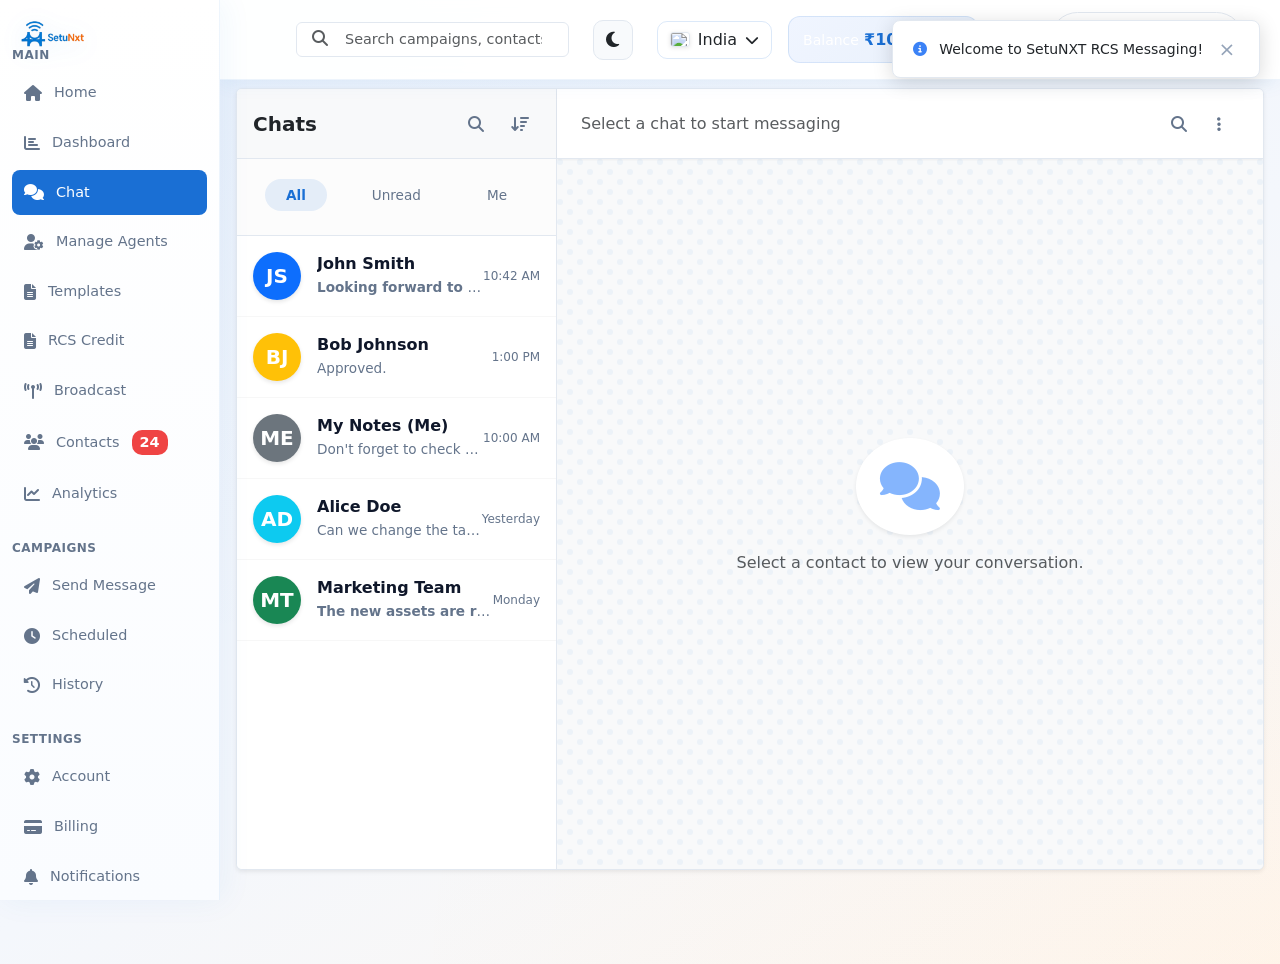
==== chat.html @ b4286303 "add" ====
<!DOCTYPE html>
<html lang="en" data-theme="light" data-bs-theme="light">

<head>
    <meta charset="UTF-8">
    <meta name="viewport" content="width=device-width, initial-scale=1.0">
    <title>SetuNXT - Chat</title>
    <meta name="description" content="Campaign Chat for SetuNXT">

    <!-- Bootstrap 5 CSS -->
    <link href="https://cdn.jsdelivr.net/npm/bootstrap@5.3.0/dist/css/bootstrap.min.css" rel="stylesheet">

    <!-- Font Awesome -->
    <link rel="stylesheet" href="https://cdnjs.cloudflare.com/ajax/libs/font-awesome/6.4.0/css/all.min.css">

    <!-- Custom CSS -->
    <link rel="stylesheet" href="assets/css/bootstrap-custom.css">
    <link rel="stylesheet" href="assets/css/custom.css">
    <link rel="stylesheet" href="assets/css/chat.css">
    <!-- Dark Mode CSS -->
    <link rel="stylesheet" href="assets/css/dark-mode.css">
    <!-- Animation system -->
    <link rel="stylesheet" href="assets/css/animations.css">
    <link rel="stylesheet" href="assets/css/app-animations.css">
    <link rel="stylesheet" href="assets/css/animations-v2.css">

    <!-- Favicon -->
    <link rel="icon" type="image/x-icon" href="assets/images/favicon.ico">

    <style>
        /* Initial theme loading to prevent flash */
        body:not(.dark-mode):not(.light-mode) {
            background-color: #f8f9fa;
            color: #212529;
        }

        /* Smooth transitions */
        body,
        body *:not(.fa-solid, .fa-regular, .fa-light, .fa-thin, .fa-duotone, .fa-brands) {
            transition: background-color 0.3s ease, border-color 0.3s ease, color 0.3s ease;
        }
    </style>
</head>

<body class="light-mode">
    <!-- Overlay for mobile menu -->
    <div class="overlay" id="overlay"></div>

    <!-- Header Component -->
    <div id="header-placeholder"></div>

    <!-- Sidebar Component -->
    <div id="sidebar-placeholder"></div>

    <!-- Main Content -->
    <main class="main-content" id="mainContent">
        <div class="container-fluid px-3 py-4 h-100 d-flex flex-column" style="min-height: calc(100vh - 70px);">

            <div class="chat-container-wrapper flex-grow-1 d-flex bg-white rounded shadow-sm border overflow-hidden">
                <div class="chat-sidebar">
                    <div class="chat-sidebar-header">
                        <h5 class="mb-0 me-auto fw-bold">Chats</h5>
                        <button class="btn btn-icon" id="chatContactSearchToggleBtn" title="Search Contacts">
                            <i class="fas fa-search"></i>
                        </button>
                        <button class="btn btn-icon ms-1" id="chatContactSortBtn" title="Sort by Date">
                            <i class="fas fa-sort-amount-down"></i>
                        </button>
                    </div>
                    <!-- Contact Search Bar -->
                    <div class="chat-sidebar-search d-none" id="chatContactSearchBar">
                        <input type="text" class="form-control form-control-sm" id="chatContactSearchInput"
                            placeholder="Search contacts...">
                    </div>
                    <!-- Chat Tabs -->
                    <div class="chat-sidebar-tabs">
                        <ul class="nav nav-pills nav-fill" id="chatSidebarTabs" role="tablist">
                            <li class="nav-item" role="presentation">
                                <button class="nav-link active" data-chat-tab="all" type="button">All</button>
                            </li>
                            <li class="nav-item" role="presentation">
                                <button class="nav-link" data-chat-tab="unread" type="button">Unread</button>
                            </li>
                            <li class="nav-item" role="presentation">
                                <button class="nav-link" data-chat-tab="me" type="button">Me</button>
                            </li>
                        </ul>
                    </div>
                    <!-- Contact List -->
                    <div class="chat-contact-list" id="chatContactList">
                        <!-- Dynamically populated by JS -->
                    </div>
                </div>
                <div class="chat-main">
                    <div class="chat-main-header">
                        <!-- Header info populated by JS -->
                        <div class="contact-avatar bg-primary text-white d-none" id="currentContactAvatar">JS</div>
                        <div class="header-info ms-3 d-none" id="currentContactInfo">
                            <h5 class="mb-0 fw-bold" id="currentContactName">John Smith</h5>
                            <small class="text-success" id="currentContactStatus">Online</small>
                        </div>
                        <div class="header-placeholder-text" id="chatHeaderPlaceholder">
                            <span class="text-muted">Select a chat to start messaging</span>
                        </div>
                        <div class="header-actions ms-auto d-flex" id="currentContactActions">
                            <button class="btn btn-icon" id="chatSearchBtn"><i class="fas fa-search"></i></button>
                            <button class="btn btn-icon"><i class="fas fa-ellipsis-v"></i></button>
                        </div>
                    </div>
                    <!-- Search bar (hidden by default) -->
                    <div class="chat-search-bar d-none" id="chatSearchBar">
                        <input type="text" class="form-control form-control-sm" id="chatSearchInput"
                            placeholder="Search messages...">
                        <button class="btn btn-icon btn-sm ms-2" id="chatSearchCloseBtn"><i
                                class="fas fa-times"></i></button>
                    </div>
                    <div class="chat-messages bg-light" id="chatMessages">
                        <div class="d-flex h-100 justify-content-center align-items-center flex-column text-muted"
                            id="emptyChatState">
                            <div class="bg-white p-4 rounded-circle shadow-sm mb-3">
                                <i class="fas fa-comments fa-3x text-primary" style="opacity: 0.5;"></i>
                            </div>
                            <p class="fw-medium">Select a contact to view your conversation.</p>
                        </div>
                    </div>
                    <div class="chat-input-area position-relative d-none bg-white" id="chatInputArea">
                        <!-- Emoji Picker (hidden by default) -->
                        <emoji-picker class="d-none" id="emojiPicker"
                            style="position: absolute; bottom: 100%; left: 10px; z-index: 100;"></emoji-picker>

                        <button class="btn btn-icon" id="chatSmileBtn"><i
                                class="far fa-smile text-secondary fs-5"></i></button>

                        <input type="file" id="chatFileInput" class="d-none">
                        <button class="btn btn-icon" id="chatAttachBtn"><i
                                class="fas fa-paperclip text-secondary fs-5"></i></button>

                        <input type="text" id="chatInput" class="form-control chat-input"
                            placeholder="Type your message here...">
                        <button id="chatSendBtn"
                            class="btn btn-primary rounded-circle ms-2 shadow-sm d-flex align-items-center justify-content-center"
                            style="width: 45px; height: 45px;">
                            <i class="fas fa-paper-plane"></i>
                        </button>
                    </div>
                </div>
            </div>
        </div>
    </main>

    <!-- Bootstrap JS Bundle with Popper -->
    <script src="https://cdn.jsdelivr.net/npm/bootstrap@5.3.0/dist/js/bootstrap.bundle.min.js"></script>

    <!-- Emoji Picker Element -->
    <script type="module" src="https://cdn.jsdelivr.net/npm/emoji-picker-element@^1/index.js"></script>

    <!-- Custom JavaScript -->
    <script src="assets/js/theme.js"></script>
    <script src="assets/js/app.js"></script>
    <script src="assets/js/initComponents.js"></script>
    <script src="assets/js/loadComponents.js"></script>
    <script src="assets/js/chat.js"></script>
    <!-- Animation engine -->
    <script src="assets/js/animations.js"></script>
    <script src="assets/js/animations-v2.js"></script>
</body>

</html>
---- assets/css/custom.css ----
/* Header Styles */
.app-header {
    position: fixed;
    top: 0;
    left: 220px;
    height: 5rem;
    right: 0;
    z-index: 1030;
    background: white;
    border-bottom: 1px solid var(--bs-border-color);
    box-shadow: 0 1px 3px rgba(0, 0, 0, 0.1);
    transition: left 0.3s ease;
}

@media (max-width: 992px) {
    .app-header {
        left: 0;
    }
}

/* Sidebar Styles */
.sidebar {
    position: fixed;
    top: 0;
    left: 0;
    width: 220px;
    height: 100vh;
    background: white;
    border-right: 1px solid var(--bs-border-color);
    z-index: 1040;
    transition: transform 0.3s ease;
    display: flex;
    flex-direction: column;
    box-shadow: 0 10px 15px -3px rgba(0, 0, 0, 0.1);
}

.sidebar.active {
    transform: translateX(0);
}

@media (max-width: 992px) {
    .sidebar {
        transform: translateX(-100%);
        width: 280px;
    }
}

/* Menu Toggle */
.menu-toggle {
    display: none;
}

@media (max-width: 992px) {
    .menu-toggle {
        display: inline-flex;
        align-items: center;
        justify-content: center;
        width: 40px;
        height: 40px;
    }
}

/* Logo */
.logo-img {
    height: 8rem;
    width: auto;
}

/* Country Selector */
.country-selector {
    cursor: pointer;
    padding: 0.375rem 0.75rem;
    border: 1px solid var(--bs-border-color);
    border-radius: 0.375rem;
    display: inline-flex;
    align-items: center;
    gap: 0.5rem;
}

.country-flag {
    width: 20px;
    height: 15px;
    border-radius: 2px;
    border: 1px solid var(--bs-border-color);
}

/* Balance Card */
.balance-card {
    background: var(--bs-success);
    color: white;
    border-radius: 0.375rem;
    padding: 0.375rem 0.75rem;
    display: inline-flex;
    align-items: center;
    gap: 0.5rem;
}

/* Notifications */
.notifications-btn {
    position: relative;
    width: 40px;
    height: 40px;
    border: 1px solid var(--bs-border-color);
    border-radius: 0.375rem;
    display: inline-flex;
    align-items: center;
    justify-content: center;
}

.notifications-badge {
    position: absolute;
    top: -4px;
    right: -4px;
    background: var(--bs-danger);
    color: white;
    font-size: 0.75rem;
    font-weight: 600;
    width: 18px;
    height: 18px;
    border-radius: 50%;
    display: flex;
    align-items: center;
    justify-content: center;
    border: 2px solid white;
}

/* User Profile */
.user-profile {
    cursor: pointer;
    padding: 0.25rem 0.5rem 0.25rem 1rem;
    border: 1px solid var(--bs-border-color);
    border-radius: 50px;
    display: inline-flex;
    align-items: center;
    gap: 0.5rem;
}

.user-avatar {
    width: 36px;
    height: 36px;
    background: var(--bs-primary);
    color: white;
    border-radius: 50%;
    display: flex;
    align-items: center;
    justify-content: center;
    font-weight: 600;
}

/* Dropdowns */
.notifications-dropdown,
.user-dropdown {
    position: absolute;
    top: 100%;
    right: 0;
    width: 320px;
    background: white;
    border: 1px solid var(--bs-border-color);
    border-radius: 0.5rem;
    box-shadow: 0 10px 15px -3px rgba(0, 0, 0, 0.1);
    display: none;
    z-index: 1050;
}

.notifications-dropdown.show,
.user-dropdown.show {
    display: block;
    animation: slideDown 0.2s ease;
}

@keyframes slideDown {
    from {
        opacity: 0;
        transform: translateY(-10px);
    }

    to {
        opacity: 1;
        transform: translateY(0);
    }
}

/* Notification Items */
.notification-item {
    display: flex;
    align-items: flex-start;
    gap: 0.75rem;
    padding: 0.75rem;
    cursor: pointer;
    border-radius: 0.375rem;
    transition: background-color 0.2s ease;
}

.notification-item:hover {
    background-color: var(--bs-light);
}

.notification-item.unread {
    background-color: rgba(79, 70, 229, 0.05);
}

.notification-icon {
    width: 32px;
    height: 32px;
    border-radius: 50%;
    display: flex;
    align-items: center;
    justify-content: center;
}

.notification-icon.success {
    background: rgba(16, 185, 129, 0.1);
    color: var(--bs-success);
}

.notification-icon.warning {
    background: rgba(245, 158, 11, 0.1);
    color: var(--bs-warning);
}

.notification-icon.info {
    background: rgba(59, 130, 246, 0.1);
    color: var(--bs-info);
}

/* Sidebar Styles */
.sidebar-content {
    display: flex;
    flex-direction: column;
    height: 100%;
    padding: 1.5rem 0.75rem;
    overflow-y: auto;
}

.sidebar-header {
    display: flex;
    align-items: flex-start;
    justify-content: space-between;
    margin-bottom: 1.5rem;
    padding-bottom: 1rem;
    border-bottom: 1px solid var(--bs-border-color);
}

.user-avatar-sidebar {
    width: 48px;
    height: 48px;
    background: var(--bs-primary);
    color: white;
    border-radius: 0.5rem;
    display: flex;
    align-items: center;
    justify-content: center;
    font-weight: 600;
}

.sidebar-close {
    background: var(--bs-light);
    border: 1px solid var(--bs-border-color);
    color: var(--bs-secondary);
    width: 36px;
    height: 36px;
    border-radius: 0.375rem;
    display: none;
    align-items: center;
    justify-content: center;
}

.sidebar-close:hover {
    background: var(--bs-primary);
    border-color: var(--bs-primary);
    color: white;
}

/* Sidebar Navigation */
.sidebar-nav {
    flex: 1;
    margin-bottom: 1.5rem;
}

.nav-section {
    margin-bottom: 1.5rem;
}

.section-title {
    font-size: 0.75rem;
    font-weight: 600;
    text-transform: uppercase;
    color: var(--bs-secondary);
    margin-bottom: 0.5rem;
    letter-spacing: 0.5px;
}

.nav-item {
    display: flex;
    align-items: center;
    gap: 0.75rem;
    padding: 0.75rem;
    color: var(--bs-secondary);
    text-decoration: none;
    border-radius: 0.5rem;
    transition: all 0.2s ease;
    margin-bottom: 0.25rem;
}

.nav-item i {
    font-size: 1rem;
}

.nav-item span {
    font-size: 0.9rem;
}

.nav-item:hover {
    background-color: white;
    color: var(--bs-primary);
}

.nav-item.active {
    background-color: var(--bs-primary) !important;
    color: white;
}

.nav-badge {
    background: var(--bs-danger);
    color: white;
    font-size: 0.75rem;
    font-weight: 600;
    padding: 0.125rem 0.5rem;
    border-radius: 10px;
}

/* Sidebar Footer */
.sidebar-footer {
    margin-top: auto;
    padding-top: 1.5rem;
    border-top: 1px solid var(--bs-border-color);
}

.balance-card-sidebar {
    display: flex;
    align-items: center;
    justify-content: space-between;
    background: var(--bs-light);
    border-radius: 0.5rem;
    padding: 0.75rem;
    margin-bottom: 1rem;
}

.btn-add-funds {
    width: 30px;
    height: 30px;
    background: var(--bs-success);
    border: none;
    border-radius: 50%;
    color: white;
    display: flex;
    align-items: center;
    justify-content: center;
}

.btn-logout-sidebar {
    width: 100%;
    display: flex;
    align-items: center;
    justify-content: center;
    gap: 0.5rem;
    padding: 0.75rem;
    background: var(--bs-light);
    border: 1px solid var(--bs-border-color);
    border-radius: 0.5rem;
    color: var(--bs-dark);
    font-weight: 500;
}

.btn-logout-sidebar:hover {
    background: var(--bs-danger);
    border-color: var(--bs-danger);
    color: white;
}

/* Enhanced Table Styling */
#contactsTable {
    font-size: 0.875rem;
}

#contactsTable th:first-child,
#contactsTable td:first-child {
    padding-left: 1.5rem;
}

#contactsTable th:last-child,
#contactsTable td:last-child {
    padding-right: 1.5rem;
}

/* Checkbox column styling */
.table .form-check-input {
    cursor: pointer;
    transition: all 0.2s ease;
}

.table .form-check-input:focus {
    box-shadow: 0 0 0 0.25rem rgba(79, 70, 229, 0.25);
}

/* Hover effect on rows */
#contactsTable tbody tr {
    transition: all 0.2s ease;
}

#contactsTable tbody tr:hover {
    transform: translateY(-1px);
    box-shadow: 0 2px 4px rgba(0, 0, 0, 0.05);
}

/* Selected row animation */
.table-selected {
    animation: highlightRow 0.3s ease;
}

@keyframes highlightRow {
    from {
        background-color: rgba(79, 70, 229, 0.05);
    }

    to {
        background-color: rgba(79, 70, 229, 0.1);
    }
}

/* Table header sticky on scroll */
/* .table-responsive {
    max-height: 400px;
    overflow-y: auto;
} */

.table-responsive thead th {
    position: sticky;
    top: 0;
    background: white;
    z-index: 10;
    box-shadow: 0 2px 2px -1px rgba(0, 0, 0, 0.1);
}

/* Empty state for table */
.table-empty-state {
    padding: 3rem;
    text-align: center;
    color: #94a3b8;
}

.table-empty-state i {
    font-size: 3rem;
    margin-bottom: 1rem;
    opacity: 0.5;
}

/* Loading state */
.table-loading {
    position: relative;
    min-height: 200px;
}

.table-loading:after {
    content: '';
    position: absolute;
    top: 50%;
    left: 50%;
    transform: translate(-50%, -50%);
    width: 40px;
    height: 40px;
    border: 3px solid #f1f5f9;
    border-top-color: #4f46e5;
    border-radius: 50%;
    animation: spin 1s linear infinite;
}

@keyframes spin {
    to {
        transform: translate(-50%, -50%) rotate(360deg);
    }
}

/* Responsive Adjustments */
@media (max-width: 768px) {
    .header-center {
        display: none;
    }

    .country-selector {
        display: none;
    }

    .user-info {
        display: none;
    }

    .balance-card .balance-info {
        display: none;
    }

    .phone-frame {
        max-width: 260px;
    }

    .phone-screen {
        min-height: 440px;
    }
}

@media (max-width: 576px) {
    .phone-frame {
        max-width: 240px;
    }

    .phone-screen {
        min-height: 400px;
    }

    .sidebar {
        width: 260px;
    }
}

/* Animation for slide up */
@keyframes slideUp {
    from {
        opacity: 0;
        transform: translateY(20px);
    }

    to {
        opacity: 1;
        transform: translateY(0);
    }
}

/* Animation for slide in */
@keyframes slideIn {
    from {
        opacity: 0;
        transform: translateY(20px);
    }

    to {
        opacity: 1;
        transform: translateY(0);
    }
}

/* Theme Toggle Button Styles */
.theme-toggle-container {
    margin-right: 0.5rem;
}

.theme-toggle {
    width: 40px;
    height: 40px;
    border-radius: 0.375rem;
    display: inline-flex;
    align-items: center;
    justify-content: center;
    padding: 0;
    border: 1px solid var(--bs-border-color);
    background-color: var(--bs-light);
    color: var(--bs-body-color);
    transition: all 0.3s ease;
}

.theme-toggle:hover {
    background-color: rgba(var(--bs-primary-rgb, 79, 70, 229), 0.1);
    border-color: var(--bs-primary);
    color: var(--bs-primary);
    transform: translateY(-1px);
}

.theme-toggle i {
    font-size: 1.1rem;
    transition: transform 0.3s ease;
}

.theme-toggle:hover i {
    transform: rotate(15deg);
}

/* Ensure theme toggle is visible on mobile */
@media (max-width: 768px) {
    .theme-toggle-container {
        margin-right: 0.25rem;
    }

    .theme-toggle {
        width: 36px;
        height: 36px;
    }

    .sidebar-close {
        display: block;
    }
}

/* ================================================================
   SETUNXT APP CUSTOM — PREMIUM ENHANCEMENT
   Blue #1a6fd4 | Orange #f07c1a
   ================================================================ */

/* ── App Header — Glassmorphic ───────────────────────────────── */
.app-header {
  background: rgba(255,255,255,0.96) !important;
  backdrop-filter: blur(16px) saturate(1.6) !important;
  -webkit-backdrop-filter: blur(16px) saturate(1.6) !important;
  border-bottom: 1px solid rgba(26,111,212,0.08) !important;
  box-shadow: 0 2px 20px rgba(26,111,212,0.07) !important;
  transition: all 0.28s ease !important;
}

/* ── Sidebar — Enhanced ──────────────────────────────────────── */
.sidebar {
  background: linear-gradient(180deg, #ffffff 0%, #fafcff 100%) !important;
  border-right: 1px solid rgba(26,111,212,0.07) !important;
  box-shadow: 4px 0 30px rgba(26,111,212,0.06) !important;
}

/* Sidebar logo area */
.sidebar .logo-img {
  transition: transform 0.3s cubic-bezier(0.34, 1.56, 0.64, 1) !important;
  filter: drop-shadow(0 4px 12px rgba(26,111,212,0.15));
}
.sidebar .logo-img:hover {
  transform: scale(1.05) !important;
}

/* Sidebar nav links */
.sidebar .nav-link,
.sidebar .sidebar-nav-item a {
  transition: all 0.22s ease !important;
  border-radius: 10px !important;
  margin: 2px 8px !important;
  padding: 10px 14px !important;
  position: relative;
  overflow: hidden;
}
.sidebar .nav-link.active,
.sidebar .sidebar-nav-item a.active {
  background: linear-gradient(135deg, rgba(26,111,212,0.1), rgba(26,111,212,0.05)) !important;
  color: #1a6fd4 !important;
  font-weight: 600 !important;
  border-left: 3px solid #1a6fd4 !important;
  box-shadow: inset 4px 0 0 rgba(26,111,212,0.15);
}
.sidebar .nav-link:hover:not(.active),
.sidebar .sidebar-nav-item a:hover:not(.active) {
  background: rgba(26,111,212,0.05) !important;
  color: #1a6fd4 !important;
  transform: translateX(3px);
}
/* Shine effect on active sidebar item */
.sidebar .nav-link.active::before {
  content: '';
  position: absolute;
  top: 0; bottom: 0;
  right: 0;
  width: 3px;
  background: linear-gradient(180deg, #1a6fd4, #f07c1a);
  border-radius: 3px 0 0 3px;
}

/* ── Menu Toggle — Enhanced ──────────────────────────────────── */
.menu-toggle {
  background: linear-gradient(135deg, #1a6fd4, #2d88f0) !important;
  border: none !important;
  box-shadow: 0 4px 14px rgba(26,111,212,0.3) !important;
  border-radius: 10px !important;
  transition: all 0.25s cubic-bezier(0.34, 1.56, 0.64, 1) !important;
}
.menu-toggle:hover {
  transform: translateY(-2px) scale(1.04) !important;
  box-shadow: 0 8px 20px rgba(26,111,212,0.4) !important;
}
.menu-toggle:active {
  transform: scale(0.96) !important;
}

/* ── Logo in Sidebar ─────────────────────────────────────────── */
.logo-img {
  height: 5rem !important;
  width: auto;
  filter: drop-shadow(0 4px 12px rgba(26,111,212,0.12));
}

/* ── Notifications Badge — Pulse ─────────────────────────────── */
.notifications-badge {
  background: linear-gradient(135deg, #f07c1a, #e65100) !important;
  box-shadow: 0 2px 8px rgba(240,124,26,0.5) !important;
  animation: sn-notif-pulse 2.5s ease-in-out infinite;
}
@keyframes sn-notif-pulse {
  0%, 100% { box-shadow: 0 2px 8px rgba(240,124,26,0.5); }
  50%       { box-shadow: 0 2px 14px rgba(240,124,26,0.9); }
}

/* ── Balance Card ────────────────────────────────────────────── */
.balance-card {
  background: linear-gradient(135deg, #f0f5ff, #e8f0fb) !important;
  border: 1px solid rgba(26,111,212,0.12) !important;
  border-radius: 12px !important;
  padding: 8px 14px !important;
  transition: all 0.25s ease !important;
}
.balance-card:hover {
  background: linear-gradient(135deg, #e8f0fb, #dbeafe) !important;
  box-shadow: 0 4px 14px rgba(26,111,212,0.14) !important;
}
.balance-amount {
  color: #1a6fd4 !important;
}
.btn-add-balance {
  background: linear-gradient(135deg, #f07c1a, #e65100) !important;
  border: none !important;
  border-radius: 8px !important;
  box-shadow: 0 3px 10px rgba(240,124,26,0.3) !important;
  transition: all 0.25s cubic-bezier(0.34, 1.56, 0.64, 1) !important;
}
.btn-add-balance:hover {
  transform: scale(1.1) rotate(-5deg) !important;
  box-shadow: 0 5px 16px rgba(240,124,26,0.45) !important;
}

/* ── Country Selector ────────────────────────────────────────── */
.country-selector {
  border-radius: 10px !important;
  border-color: rgba(26,111,212,0.15) !important;
  transition: all 0.22s ease !important;
}
.country-selector:hover {
  border-color: rgba(26,111,212,0.35) !important;
  background: rgba(26,111,212,0.04) !important;
}
.country-flag {
  border-radius: 3px !important;
  box-shadow: 0 1px 4px rgba(0,0,0,0.1) !important;
}

/* ── Theme Toggle ────────────────────────────────────────────── */
.theme-toggle {
  border-radius: 10px !important;
  transition: all 0.3s cubic-bezier(0.34, 1.56, 0.64, 1) !important;
}
.theme-toggle:hover {
  background: rgba(26,111,212,0.08) !important;
  border-color: rgba(26,111,212,0.25) !important;
  transform: rotate(15deg) scale(1.08) !important;
}

/* ── Dark Mode custom ────────────────────────────────────────── */
[data-theme="dark"] .app-header {
  background: rgba(15,23,42,0.96) !important;
  border-bottom-color: rgba(255,255,255,0.06) !important;
}
[data-theme="dark"] .sidebar {
  background: linear-gradient(180deg, #0f172a 0%, #0b1120 100%) !important;
  border-right-color: rgba(255,255,255,0.05) !important;
}
[data-theme="dark"] .balance-card {
  background: linear-gradient(135deg, rgba(26,111,212,0.1), rgba(26,111,212,0.06)) !important;
  border-color: rgba(26,111,212,0.18) !important;
}
[data-theme="dark"] .balance-amount {
  color: #7cb9ff !important;
}
---- assets/css/chat.css ----
/* ============================================
   CHAT SPECIFIC STYLES
   ============================================ */

.chat-container-wrapper {
    height: 100%;
    border-radius: 0.75rem;
    overflow: hidden;
    background-color: #fff;
    box-shadow: 0 4px 6px -1px rgba(0, 0, 0, 0.1), 0 2px 4px -1px rgba(0, 0, 0, 0.06);
}

.chat-sidebar {
    width: 320px;
    background-color: #ffffff;
    border-right: 1px solid var(--bs-border-color, #e2e8f0);
    display: flex;
    flex-direction: column;
    flex-shrink: 0;
}

.chat-sidebar-header {
    background-color: #f8f9fa;
    padding: 1rem;
    height: 70px;
    display: flex;
    align-items: center;
    border-bottom: 1px solid var(--bs-border-color, #e2e8f0);
}

.chat-sidebar-tabs {
    padding: 0.5rem 1rem;
    border-bottom: 1px solid var(--bs-border-color, #e2e8f0);
    background-color: #fcfcfc;
}

.chat-sidebar-tabs .nav-pills .nav-link {
    font-size: 0.85rem;
    padding: 0.35rem 0.5rem;
    border-radius: 20px;
    color: var(--bs-secondary);
}

.chat-sidebar-tabs .nav-pills .nav-link.active {
    background-color: rgba(26, 111, 212, 0.1);
    color: var(--bs-primary);
    font-weight: 600;
}

.chat-sidebar-search {
    padding: 0.5rem 1rem;
    background-color: #fcfcfc;
    border-bottom: 1px solid var(--bs-border-color, #e2e8f0);
}

.chat-contact-list {
    flex: 1;
    overflow-y: auto;
}

.chat-contact {
    display: flex;
    align-items: center;
    padding: 1rem;
    cursor: pointer;
    border-bottom: 1px solid rgba(0,0,0,0.03);
    transition: background-color 0.2s ease;
}

.chat-contact:hover {
    background-color: rgba(26, 111, 212, 0.03);
}

.chat-contact.active {
    background-color: rgba(26, 111, 212, 0.08);
    border-left: 4px solid var(--bs-primary);
}

.chat-contact.active .contact-info h6 {
    color: var(--bs-primary);
}

.contact-avatar {
    width: 48px;
    height: 48px;
    border-radius: 50%;
    display: flex;
    align-items: center;
    justify-content: center;
    font-size: 1.25rem;
    font-weight: 600;
    box-shadow: 0 2px 4px rgba(0,0,0,0.1);
    flex-shrink: 0;
}

.contact-info {
    flex: 1;
    margin-left: 1rem;
    overflow: hidden;
}

.contact-info h6 {
    margin: 0;
    font-size: 1rem;
    font-weight: 600;
    color: var(--bs-dark);
}

.contact-info p {
    margin: 4px 0 0;
    font-size: 0.85rem;
    color: var(--bs-secondary);
    white-space: nowrap;
    overflow: hidden;
    text-overflow: ellipsis;
}

.contact-time {
    font-size: 0.75rem;
    color: var(--bs-secondary);
    white-space: nowrap;
}

.chat-main {
    flex: 1;
    display: flex;
    flex-direction: column;
    background-color: #f8f9fa;
    position: relative;
    min-width: 0;
}

.chat-main-header {
    background-color: #ffffff;
    padding: 1rem 1.5rem;
    height: 70px;
    display: flex;
    align-items: center;
    border-bottom: 1px solid var(--bs-border-color, #e2e8f0);
    z-index: 2;
    box-shadow: 0 1px 2px rgba(0,0,0,0.05);
}

.chat-messages {
    flex: 1;
    padding: 1.5rem 5%;
    overflow-y: auto;
    display: flex;
    flex-direction: column;
    z-index: 1;
    background-image: url('data:image/svg+xml,%3Csvg width="20" height="20" viewBox="0 0 20 20" xmlns="http://www.w3.org/2000/svg"%3E%3Cg fill="%231a6fd4" fill-opacity="0.05" fill-rule="evenodd"%3E%3Ccircle cx="3" cy="3" r="3"/%3E%3Ccircle cx="13" cy="13" r="3"/%3E%3C/g%3E%3C/svg%3E');
}

.message {
    max-width: 70%;
    padding: 0.75rem 1rem;
    border-radius: 1rem;
    margin-bottom: 1rem;
    position: relative;
    font-size: 0.95rem;
    line-height: 1.4;
    box-shadow: 0 1px 2px rgba(0,0,0,0.05);
    clear: both;
}

.message.received {
    align-self: flex-start;
    background-color: #ffffff;
    color: var(--bs-dark);
    border-top-left-radius: 0.25rem;
    border: 1px solid rgba(0,0,0,0.05);
}

.message.sent {
    align-self: flex-end;
    background-color: var(--bs-primary);
    color: #ffffff;
    border-top-right-radius: 0.25rem;
}

.message-time {
    font-size: 0.7rem;
    margin-top: 0.25rem;
    text-align: right;
    opacity: 0.7;
}

.message.received .message-time {
    color: var(--bs-secondary);
}

.message.sent .message-time {
    color: rgba(255, 255, 255, 0.8);
}

.chat-input-area {
    padding: 1rem 1.5rem;
    background-color: #ffffff;
    border-top: 1px solid var(--bs-border-color, #e2e8f0);
    display: flex;
    align-items: center;
    z-index: 2;
}

.chat-input {
    border-radius: 1.5rem;
    padding: 0.75rem 1.25rem;
    background-color: #f1f5f9;
    border: 1px solid transparent;
    transition: all 0.2s ease;
}

.chat-input:focus {
    background-color: #ffffff;
    border-color: var(--bs-primary);
    box-shadow: 0 0 0 0.25rem rgba(26, 111, 212, 0.25);
}

.btn-icon {
    width: 40px;
    height: 40px;
    border-radius: 50%;
    display: flex;
    align-items: center;
    justify-content: center;
    color: var(--bs-secondary);
    background: transparent;
    border: none;
    transition: all 0.2s ease;
}

.btn-icon:hover {
    background-color: rgba(0,0,0,0.05);
    color: var(--bs-primary);
}

/* Dark Mode Styles */
body.dark-mode .chat-container-wrapper {
    background-color: #1e293b;
    border-color: #334155;
    box-shadow: none;
}

body.dark-mode .chat-sidebar {
    background-color: #1e293b;
    border-color: #334155;
}

body.dark-mode .chat-sidebar-header,
body.dark-mode .chat-main-header {
    background-color: #0f172a;
    border-color: #334155;
}

body.dark-mode .chat-sidebar-tabs,
body.dark-mode .chat-sidebar-search {
    background-color: #1e293b;
    border-color: #334155;
}

body.dark-mode .chat-contact {
    border-color: #334155;
}

body.dark-mode .chat-contact:hover {
    background-color: rgba(255,255,255,0.05);
}

body.dark-mode .chat-contact.active {
    background-color: rgba(26, 111, 212, 0.2);
}

body.dark-mode .chat-contact.active .contact-info h6,
body.dark-mode .contact-info h6 {
    color: #e2e8f0;
}

body.dark-mode .chat-main {
    background-color: #0f172a;
}

body.dark-mode .message.received {
    background-color: #1e293b;
    color: #e2e8f0;
    border-color: #334155;
}

body.dark-mode .chat-input-area {
    background-color: #1e293b;
    border-color: #334155;
}

body.dark-mode .chat-input {
    background-color: #0f172a;
    color: #e2e8f0;
    border-color: #334155;
}

body.dark-mode .chat-input:focus {
    background-color: #1e293b;
}

/* Responsive */
@media (max-width: 768px) {
    .chat-container-wrapper {
        flex-direction: column;
    }
    
    .chat-sidebar {
        width: 100%;
        height: 100%;
        border-right: none;
    }
    
    .chat-main {
        position: absolute;
        top: 0;
        left: 0;
        width: 100%;
        height: 100%;
        transform: translateX(100%);
        transition: transform 0.3s ease;
        z-index: 10;
        background-color: #f8f9fa;
    }
    
    body.dark-mode .chat-main {
        background-color: #0f172a;
    }
    
    .chat-main.active {
        transform: translateX(0);
    }
    
    .btn-back {
        display: block !important;
    }
}

.btn-back {
    display: none;
}
---- assets/css/dark-mode.css ----
/* ============================================
   ENHANCED DARK MODE STYLES WITH ANIMATIONS
   ============================================ */

/* Force dark mode initialization */
body:not(.dark-mode):not(.light-mode) {
    /* Apply light mode as default if no theme is set */
    color-scheme: light;
    background-color: #f8f9fa;
    color: #212529;
}

/* Theme transition classes */
.theme-transition *:not(.fa-solid, .fa-regular, .fa-light, .fa-thin, .fa-duotone, .fa-brands) {
    transition: background-color 0.3s cubic-bezier(0.4, 0, 0.2, 1),
                border-color 0.3s cubic-bezier(0.4, 0, 0.2, 1),
                color 0.3s cubic-bezier(0.4, 0, 0.2, 1),
                fill 0.3s cubic-bezier(0.4, 0, 0.2, 1),
                stroke 0.3s cubic-bezier(0.4, 0, 0.2, 1),
                opacity 0.3s cubic-bezier(0.4, 0, 0.2, 1),
                transform 0.3s cubic-bezier(0.4, 0, 0.2, 1),
                box-shadow 0.3s cubic-bezier(0.4, 0, 0.2, 1) !important;
}

/* Ensure Bootstrap components respect dark mode */
[data-bs-theme="dark"] {
    color-scheme: dark;
}

/* Dark Mode Variables */
[data-theme="dark"] {
    /* Color Palette for Dark Mode */
    --bs-body-bg: #0f172a;
    --bs-body-color: #e2e8f0;
    --bs-border-color: #334155;
    --bs-light: #1e293b;
    --bs-dark: #f8fafc;
    --bs-secondary: #94a3b8;
    --bs-primary: #1a6fd4;
    --bs-primary-rgb: 26, 111, 212;
    --bs-success: #10b981;
    --bs-warning: #f59e0b;
    --bs-danger: #ef4444;
    --bs-info: #3b82f6;
    --bs-emphasis-color: #f8fafc;
    --bs-secondary-color: #94a3b8;
    --bs-tertiary-bg: #1e293b;
    
    /* Animation variables */
    --animation-duration: 0.3s;
    --animation-timing: cubic-bezier(0.4, 0, 0.2, 1);
    
    /* Custom Variables */
    --header-bg: #1e293b;
    --sidebar-bg: #1e293b;
    --card-bg: #1e293b;
    --input-bg: #2d3748;
    --table-bg: #1e293b;
    --dropdown-bg: #1e293b;
    --modal-bg: #1e293b;
    --preview-bg: #2d3748;
    --shadow-color: rgba(0, 0, 0, 0.3);
}

/* Base Dark Mode Styles */
body.dark-mode {
    background-color: var(--bs-body-bg) !important;
    color: var(--bs-body-color) !important;
}

/* Theme Toggle Button with Animation */
.theme-toggle {
    position: relative;
    overflow: hidden;
}

.theme-toggle::after {
    content: '';
    position: absolute;
    top: 50%;
    left: 50%;
    width: 5px;
    height: 5px;
    background: rgba(26, 111, 212, 0.5);
    opacity: 0;
    border-radius: 100%;
    transform: scale(1, 1) translate(-50%, -50%);
    transform-origin: 50% 50%;
}

.theme-toggle:focus:not(:active)::after {
    animation: ripple 1s ease-out;
}

@keyframes ripple {
    0% {
        transform: scale(0, 0);
        opacity: 0.5;
    }
    100% {
        transform: scale(20, 20);
        opacity: 0;
    }
}

.theme-toggle i {
    transition: transform 0.5s cubic-bezier(0.68, -0.55, 0.27, 1.55);
}

.theme-toggle:hover i {
    transform: rotate(30deg);
}

body.dark-mode .theme-toggle i {
    animation: sunPulse 2s infinite;
}

@keyframes sunPulse {
    0%, 100% {
        opacity: 1;
        transform: scale(1) rotate(0deg);
    }
    50% {
        opacity: 0.8;
        transform: scale(1.1) rotate(180deg);
    }
}

body.light-mode .theme-toggle i {
    animation: moonFloat 3s ease-in-out infinite;
}

@keyframes moonFloat {
    0%, 100% {
        transform: translateY(0) rotate(0deg);
    }
    50% {
        transform: translateY(-3px) rotate(15deg);
    }
}

/* Header Dark Mode with Animations */
body.dark-mode .app-header {
    background-color: var(--header-bg) !important;
    border-bottom-color: var(--bs-border-color) !important;
    box-shadow: 0 1px 3px var(--shadow-color) !important;
    animation: slideInDown 0.5s ease;
}

body.dark-mode .logo-img {
    /* filter: brightness(0) invert(1); */
    transition: filter 0.3s ease;
}

body.dark-mode .country-selector {
    border-color: var(--bs-border-color) !important;
    background-color: var(--bs-light) !important;
    color: var(--bs-body-color) !important;
    transition: all 0.3s ease;
}

body.dark-mode .country-selector:hover {
    border-color: var(--bs-primary) !important;
    background-color: rgba(var(--bs-primary-rgb), 0.1) !important;
    transform: translateY(-1px);
}

body.dark-mode .balance-card {
    background-color: var(--bs-success) !important;
    animation: scaleIn 0.5s ease;
}

body.dark-mode .balance-card:hover {
    background-color: #0da271 !important;
    transform: translateY(-2px);
    box-shadow: 0 4px 12px rgba(16, 185, 129, 0.3);
}

body.dark-mode .btn-add-balance {
    background-color: rgba(255, 255, 255, 0.2) !important;
    transition: all 0.3s ease;
}

body.dark-mode .btn-add-balance:hover {
    background-color: rgba(255, 255, 255, 0.3) !important;
    transform: scale(1.1);
}

body.dark-mode .notifications-btn,
body.dark-mode .theme-toggle {
    border-color: var(--bs-border-color) !important;
    background-color: var(--bs-light) !important;
    color: var(--bs-body-color) !important;
    transition: all 0.3s ease;
}

body.dark-mode .notifications-btn:hover,
body.dark-mode .theme-toggle:hover {
    border-color: var(--bs-primary) !important;
    background-color: rgba(var(--bs-primary-rgb), 0.1) !important;
    color: var(--bs-primary) !important;
    transform: translateY(-2px);
    box-shadow: 0 4px 12px rgba(var(--bs-primary-rgb), 0.2);
}

body.dark-mode .user-profile {
    border-color: var(--bs-border-color) !important;
    background-color: var(--bs-light) !important;
    color: var(--bs-body-color) !important;
    transition: all 0.3s ease;
}

body.dark-mode .user-profile:hover {
    border-color: var(--bs-primary) !important;
    background-color: rgba(var(--bs-primary-rgb), 0.1) !important;
    transform: translateY(-1px);
}

body.dark-mode .user-info .user-role {
    color: #94a3b8 !important;
}

body.dark-mode .header-center input {
    background-color: var(--input-bg) !important;
    border-color: var(--bs-border-color) !important;
    color: var(--bs-body-color) !important;
    transition: all 0.3s ease;
}

body.dark-mode .header-center input::placeholder {
    color: #64748b !important;
}

body.dark-mode .header-center input:focus {
    border-color: var(--bs-primary) !important;
    box-shadow: 0 0 0 0.25rem rgba(var(--bs-primary-rgb), 0.25) !important;
    transform: translateY(-1px);
}

/* Dropdowns Dark Mode with Animations */
body.dark-mode .notifications-dropdown,
body.dark-mode .user-dropdown {
    background-color: var(--dropdown-bg) !important;
    border-color: var(--bs-border-color) !important;
    box-shadow: 0 10px 25px var(--shadow-color) !important;
    animation: slideInUp 0.3s ease;
}

body.dark-mode .notification-item {
    color: var(--bs-body-color) !important;
    transition: all 0.2s ease;
}

body.dark-mode .notification-item:hover {
    background-color: rgba(255, 255, 255, 0.05) !important;
    transform: translateX(5px);
}

body.dark-mode .notification-item.unread {
    background-color: rgba(var(--bs-primary-rgb), 0.1) !important;
    animation: pulse 2s infinite;
}

body.dark-mode .dropdown-item {
    color: var(--bs-body-color) !important;
    transition: all 0.2s ease;
}

body.dark-mode .dropdown-item:hover {
    background-color: rgba(255, 255, 255, 0.05) !important;
    color: var(--bs-body-color) !important;
    transform: translateX(5px);
}

/* Sidebar Dark Mode with Animations */
body.dark-mode .sidebar {
    background-color: var(--sidebar-bg) !important;
    border-right-color: var(--bs-border-color) !important;
    box-shadow: 0 10px 25px var(--shadow-color) !important;
    animation: slideInLeft 0.5s ease;
}

body.dark-mode .sidebar-header {
    border-bottom-color: var(--bs-border-color) !important;
}

body.dark-mode .user-profile-sidebar .user-info-sidebar h6 {
    color: var(--bs-body-color) !important;
}

body.dark-mode .user-profile-sidebar .user-info-sidebar p {
    color: #94a3b8 !important;
}

body.dark-mode .section-title {
    color: #94a3b8 !important;
    animation: fadeIn 0.5s ease;
}

body.dark-mode .nav-item {
    color: #94a3b8 !important;
    transition: all 0.3s ease;
}

body.dark-mode .nav-item:hover {
    background-color: rgba(255, 255, 255, 0.05) !important;
    color: var(--bs-body-color) !important;
    transform: translateX(5px);
}

body.dark-mode .nav-item.active {
    background-color: var(--bs-primary) !important;
    color: white !important;
    animation: slideInRight 0.3s ease;
}

body.dark-mode .balance-card-sidebar {
    background-color: #2d3748 !important;
    border-color: var(--bs-border-color) !important;
    animation: scaleIn 0.5s ease;
}

body.dark-mode .btn-logout-sidebar {
    background-color: #2d3748 !important;
    border-color: var(--bs-border-color) !important;
    color: var(--bs-body-color) !important;
    transition: all 0.3s ease;
}

body.dark-mode .btn-logout-sidebar:hover {
    background-color: var(--bs-danger) !important;
    border-color: var(--bs-danger) !important;
    transform: translateY(-2px);
    box-shadow: 0 4px 12px rgba(239, 68, 68, 0.3);
}

/* Main Content Dark Mode */
body.dark-mode .main-content {
    background-color: var(--bs-body-bg) !important;
    animation: fadeIn 0.5s ease;
}

body.dark-mode .welcome-section h3 {
    color: var(--bs-body-color) !important;
    animation: slideInDown 0.5s ease;
}

body.dark-mode .welcome-section p {
    color: #94a3b8 !important;
    animation: fadeIn 0.8s ease;
}

/* Cards Dark Mode with Hover Effects */
body.dark-mode .card {
    background-color: var(--card-bg) !important;
    border-color: var(--bs-border-color) !important;
    color: var(--bs-body-color) !important;
    box-shadow: 0 1px 3px var(--shadow-color) !important;
    transition: all 0.3s ease;
}

body.dark-mode .card:hover {
    transform: translateY(-4px);
    box-shadow: 0 8px 25px var(--shadow-color) !important;
}

body.dark-mode .card-header {
    background-color: var(--card-bg) !important;
    border-bottom-color: var(--bs-border-color) !important;
    color: var(--bs-body-color) !important;
}

body.dark-mode .card-title {
    color: var(--bs-body-color) !important;
}

body.dark-mode .text-muted {
    color: #94a3b8 !important;
}

/* Form Elements Dark Mode with Focus Effects */
body.dark-mode .form-control,
body.dark-mode .form-select {
    background-color: var(--input-bg) !important;
    border-color: var(--bs-border-color) !important;
    color: var(--bs-body-color) !important;
    transition: all 0.3s ease;
}

body.dark-mode .form-control:focus,
body.dark-mode .form-select:focus {
    background-color: var(--input-bg) !important;
    border-color: var(--bs-primary) !important;
    color: var(--bs-body-color) !important;
    box-shadow: 0 0 0 0.25rem rgba(var(--bs-primary-rgb), 0.25) !important;
    transform: translateY(-1px);
}

body.dark-mode .form-control::placeholder,
body.dark-mode .form-select::placeholder {
    color: #64748b !important;
}

body.dark-mode .form-label {
    color: #cbd5e1 !important;
}

/* File Upload Dark Mode */
body.dark-mode .file-upload {
    border-color: var(--bs-border-color) !important;
    background-color: rgba(255, 255, 255, 0.02) !important;
    transition: all 0.3s ease;
}

body.dark-mode .file-upload:hover {
    border-color: var(--bs-primary) !important;
    background-color: rgba(var(--bs-primary-rgb), 0.1) !important;
    transform: translateY(-2px);
}

/* Phone Preview Dark Mode */
body.dark-mode .phone-frame {
    background: #374151 !important;
    animation: scaleIn 0.5s ease;
}

body.dark-mode .phone-screen {
    background: var(--card-bg) !important;
}

body.dark-mode .phone-status-bar {
    background: #4b5563 !important;
    color: var(--bs-body-color) !important;
}

body.dark-mode .phone-header {
    background: #4b5563 !important;
    color: var(--bs-body-color) !important;
    border-bottom-color: var(--bs-border-color) !important;
}

body.dark-mode .phone-content {
    background: #374151 !important;
}

body.dark-mode .message-card {
    background: var(--card-bg) !important;
    color: var(--bs-body-color) !important;
    border: 1px solid var(--bs-border-color) !important;
    animation: slideInUp 0.5s ease;
}

body.dark-mode .card-footer {
    background: var(--card-bg) !important;
    border-top-color: var(--bs-border-color) !important;
}

body.dark-mode .btn-outline-primary,
body.dark-mode .btn-outline-success {
    border-color: var(--bs-border-color) !important;
    color: var(--bs-body-color) !important;
    transition: all 0.3s ease;
}

body.dark-mode .btn-outline-primary:hover {
    border-color: var(--bs-primary) !important;
    background-color: rgba(var(--bs-primary-rgb), 0.1) !important;
    color: var(--bs-primary) !important;
    transform: translateY(-2px);
}

body.dark-mode .btn-outline-success:hover {
    border-color: var(--bs-success) !important;
    background-color: rgba(16, 185, 129, 0.1) !important;
    color: var(--bs-success) !important;
    transform: translateY(-2px);
}

/* Table Dark Mode with Row Animations */
body.dark-mode .table {
    color: var(--bs-body-color) !important;
    --bs-table-bg: transparent !important;
    --bs-table-striped-bg: rgba(255, 255, 255, 0.05) !important;
    --bs-table-hover-bg: rgba(255, 255, 255, 0.08) !important;
}

body.dark-mode .table th {
    background-color: var(--table-bg) !important;
    border-bottom-color: var(--bs-border-color) !important;
    color: #cbd5e1 !important;
    animation: slideInDown 0.5s ease;
}

body.dark-mode .table td {
    border-bottom-color: var(--bs-border-color) !important;
    animation: fadeIn 0.5s ease;
    animation-fill-mode: both;
}

body.dark-mode .table td:nth-child(1) { animation-delay: 0.1s; }
body.dark-mode .table td:nth-child(2) { animation-delay: 0.2s; }
body.dark-mode .table td:nth-child(3) { animation-delay: 0.3s; }
body.dark-mode .table td:nth-child(4) { animation-delay: 0.4s; }
body.dark-mode .table td:nth-child(5) { animation-delay: 0.5s; }

body.dark-mode .table-hover tbody tr {
    transition: all 0.3s ease;
}

body.dark-mode .table-hover tbody tr:hover {
    background-color: var(--bs-table-hover-bg) !important;
    transform: translateX(5px);
}

body.dark-mode .badge {
    color: white !important;
    animation: scaleIn 0.3s ease;
}

body.dark-mode .badge.bg-light {
    background-color: #475569 !important;
    color: #e2e8f0 !important;
    border-color: var(--bs-border-color) !important;
}

/* Tabs Dark Mode */
body.dark-mode .nav-tabs {
    border-bottom-color: var(--bs-border-color) !important;
}

body.dark-mode .nav-tabs .nav-link {
    background-color: var(--input-bg) !important;
    border-color: var(--bs-border-color) !important;
    color: #94a3b8 !important;
    transition: all 0.3s ease;
}

body.dark-mode .nav-tabs .nav-link:hover {
    border-color: var(--bs-border-color) !important;
    background-color: rgba(255, 255, 255, 0.05) !important;
    color: var(--bs-body-color) !important;
    transform: translateY(-2px);
}

body.dark-mode .nav-tabs .nav-link.active {
    background-color: var(--bs-primary) !important;
    border-color: var(--bs-primary) !important;
    color: white !important;
    animation: slideInUp 0.3s ease;
}

/* Buttons Dark Mode with Hover Effects */
body.dark-mode .btn-outline-secondary {
    border-color: var(--bs-border-color) !important;
    color: #94a3b8 !important;
    background-color: transparent !important;
    transition: all 0.3s ease;
}

body.dark-mode .btn-outline-secondary:hover {
    background-color: rgba(255, 255, 255, 0.05) !important;
    border-color: var(--bs-primary) !important;
    color: var(--bs-primary) !important;
    transform: translateY(-2px);
    box-shadow: 0 4px 12px rgba(var(--bs-primary-rgb), 0.2);
}

body.dark-mode .btn-primary {
    background-color: var(--bs-primary) !important;
    border-color: var(--bs-primary) !important;
    position: relative;
    overflow: hidden;
    transition: all 0.3s ease;
}

body.dark-mode .btn-primary:hover {
    background-color: #1158b0 !important;
    border-color: #1158b0 !important;
    transform: translateY(-2px);
    box-shadow: 0 6px 20px rgba(var(--bs-primary-rgb), 0.3);
}

body.dark-mode .btn-primary:active {
    transform: translateY(-1px);
}

/* Stats Cards Dark Mode */
body.dark-mode .bg-light {
    background-color: #2d3748 !important;
    border-color: var(--bs-border-color) !important;
    transition: all 0.3s ease;
}

body.dark-mode .bg-light:hover {
    transform: translateY(-2px);
    box-shadow: 0 4px 12px var(--shadow-color);
}

/* Overlay Dark Mode */
body.dark-mode .overlay {
    background: rgba(0, 0, 0, 0.7) !important;
    backdrop-filter: blur(3px) !important;
    animation: fadeIn 0.3s ease;
}

/* Modal Dark Mode with Animation */
body.dark-mode .modal-content {
    background-color: var(--modal-bg) !important;
    border-color: var(--bs-border-color) !important;
    animation: scaleIn 0.3s ease;
}

body.dark-mode .modal-header {
    border-bottom-color: var(--bs-border-color) !important;
}

body.dark-mode .modal-title {
    color: var(--bs-body-color) !important;
}

body.dark-mode .modal-body {
    color: var(--bs-body-color) !important;
    animation: fadeIn 0.5s ease;
}

body.dark-mode .modal-body .text-muted {
    color: #94a3b8 !important;
}

body.dark-mode .btn-close {
    filter: invert(1) grayscale(100%) brightness(200%) !important;
    transition: transform 0.3s ease;
}

body.dark-mode .btn-close:hover {
    transform: rotate(90deg);
}

/* Form Elements Dark Mode */
body.dark-mode .form-check-input {
    background-color: var(--input-bg) !important;
    border-color: var(--bs-border-color) !important;
    transition: all 0.3s ease;
}

body.dark-mode .form-check-input:checked {
    background-color: var(--bs-primary) !important;
    border-color: var(--bs-primary) !important;
    animation: scaleIn 0.3s ease;
}

body.dark-mode .form-check-input:focus {
    box-shadow: 0 0 0 0.25rem rgba(var(--bs-primary-rgb), 0.25) !important;
}

body.dark-mode .form-check-label {
    color: var(--bs-body-color) !important;
}

/* Progress Bars Dark Mode */
body.dark-mode .progress {
    background-color: var(--input-bg) !important;
    overflow: hidden;
}

body.dark-mode .progress-bar {
    background-color: var(--bs-primary) !important;
    animation: progressFill 1s ease-out;
}

@keyframes progressFill {
    from { width: 0; }
    to { width: var(--progress-width); }
}

/* Alert Dark Mode */
body.dark-mode .alert-warning {
    background-color: rgba(245, 158, 11, 0.1) !important;
    border-color: rgba(245, 158, 11, 0.2) !important;
    color: #fcd34d !important;
    animation: slideInRight 0.5s ease;
}

/* Ensure dark mode classes take precedence */
.dark-mode {
    color-scheme: dark !important;
}

/* Loading Animations for Dark Mode */
body.dark-mode .table-loading:after {
    border: 3px solid #2d3748;
    border-top-color: var(--bs-primary);
}

body.dark-mode .spinner-border {
    border-color: var(--bs-border-color);
    border-right-color: var(--bs-primary);
}

/* Ripple Effect for Buttons */
.ripple {
    position: relative;
    overflow: hidden;
}

.ripple:after {
    content: '';
    position: absolute;
    top: 50%;
    left: 50%;
    width: 5px;
    height: 5px;
    background: rgba(255, 255, 255, 0.5);
    opacity: 0;
    border-radius: 100%;
    transform: scale(1, 1) translate(-50%);
    transform-origin: 50% 50%;
}

.ripple:focus:not(:active)::after {
    animation: ripple 1s ease-out;
}

/* Template Specific Dark Mode */
body.dark-mode .whatsapp-chat {
    background: var(--preview-bg) !important;
    border-color: var(--bs-border-color) !important;
}

body.dark-mode .chat-header {
    background: #1e453d !important;
}

body.dark-mode .chat-body {
    background: #2d3748 !important;
}

body.dark-mode .template-message {
    background: var(--card-bg) !important;
    border-color: var(--bs-border-color) !important;
    animation: slideInLeft 0.5s ease;
}

body.dark-mode .template-message:before {
    border-right-color: var(--card-bg) !important;
}

body.dark-mode .quick-reply-btn {
    background: var(--input-bg) !important;
    border-color: var(--bs-border-color) !important;
    color: #94a3b8 !important;
    transition: all 0.3s ease;
}

body.dark-mode .quick-reply-btn:hover {
    background: rgba(var(--bs-primary-rgb), 0.1) !important;
    border-color: var(--bs-primary) !important;
    color: var(--bs-primary) !important;
    transform: translateY(-2px);
}

body.dark-mode .suggestion-item {
    background: var(--card-bg) !important;
    border-color: var(--bs-border-color) !important;
    transition: all 0.3s ease;
}

body.dark-mode .suggestion-item:hover {
    border-color: var(--bs-primary) !important;
    box-shadow: 0 4px 12px rgba(var(--bs-primary-rgb), 0.2);
    transform: translateY(-2px);
}

/* Dashboard Specific Dark Mode */
body.dark-mode .metric-card:hover {
    transform: translateY(-4px);
    box-shadow: 0 8px 25px var(--shadow-color) !important;
}

body.dark-mode .funnel-step {
    background: #2d3748 !important;
    border-color: var(--bs-border-color) !important;
    animation: fadeIn 0.5s ease;
    animation-fill-mode: both;
}

body.dark-mode .funnel-step:nth-child(1) { animation-delay: 0.1s; }
body.dark-mode .funnel-step:nth-child(2) { animation-delay: 0.2s; }
body.dark-mode .funnel-step:nth-child(3) { animation-delay: 0.3s; }
body.dark-mode .funnel-step:nth-child(4) { animation-delay: 0.4s; }
body.dark-mode .funnel-step:nth-child(5) { animation-delay: 0.5s; }

body.dark-mode .engagement-card {
    background: #2d3748 !important;
    border-color: var(--bs-border-color) !important;
    transition: all 0.3s ease;
}

body.dark-mode .engagement-card:hover {
    transform: translateY(-2px);
    box-shadow: 0 4px 12px var(--shadow-color);
}

body.dark-mode .interaction-list {
    background: #2d3748 !important;
    border-color: var(--bs-border-color) !important;
}

/* Print Styles - Disable dark mode for printing */
@media print {
    body.dark-mode {
        background-color: white !important;
        color: black !important;
    }
    
    body.dark-mode .card {
        background-color: white !important;
        color: black !important;
        border-color: #ddd !important;
    }
    
    body.dark-mode .table {
        color: black !important;
    }
    
    /* Disable animations for print */
    * {
        animation: none !important;
        transition: none !important;
    }
}

/* Responsive adjustments for animations */
@media (max-width: 768px) {
    .theme-toggle:hover i {
        transform: none;
    }
    
    body.dark-mode .card:hover {
        transform: none;
    }
    
    body.dark-mode .table-hover tbody tr:hover {
        transform: none;
    }
}

/* Smooth theme switching */
.theme-switch-enter {
    animation: themeFadeIn 0.3s ease;
}

.theme-switch-exit {
    animation: themeFadeOut 0.3s ease;
}

/* Dark mode specific styles */
body.dark-mode {
    background-color: #0f172a;
    color: #e2e8f0;
}

body.dark-mode .main-content {
    background-color: #0f172a;
}

body.dark-mode .card {
    background-color: #1e293b;
    border-color: #334155;
}

body.dark-mode .card-header {
    background-color: #1e293b !important;
    border-bottom-color: #334155;
}

body.dark-mode .text-muted {
    color: #94a3b8 !important;
}

body.dark-mode .form-control,
body.dark-mode .form-select {
    background-color: #1e293b;
    border-color: #475569;
    color: #e2e8f0;
}

body.dark-mode .form-control:focus,
body.dark-mode .form-select:focus {
    background-color: #1e293b;
    border-color: #1a6fd4;
    color: #e2e8f0;
}

body.dark-mode textarea.form-control {
    background-color: #1e293b;
    color: #e2e8f0;
}

body.dark-mode .file-upload {
    border-color: #475569;
    background-color: rgba(30, 41, 59, 0.5);
}

body.dark-mode .file-upload:hover {
    border-color: #1a6fd4;
    background-color: rgba(26, 111, 212, 0.1);
}

body.dark-mode .nav-tabs .nav-link {
    background-color: #1e293b;
    border-color: #475569;
    color: #94a3b8;
}

body.dark-mode .nav-tabs .nav-link.active {
    background-color: #1a6fd4;
    border-color: #1a6fd4;
    color: white;
}

body.dark-mode .table {
    color: #e2e8f0;
}

body.dark-mode .table thead th {
    background-color: #1e293b;
    border-color: #475569;
    color: #e2e8f0;
}

body.dark-mode .table tbody tr {
    background-color: #1e293b;
}

body.dark-mode .table tbody tr:hover {
    background-color: #334155;
}

body.dark-mode .table tbody td {
    border-color: #334155;
}

body.dark-mode .form-check-input {
    background-color: #1e293b;
    border-color: #475569;
}

body.dark-mode .form-check-input:checked {
    background-color: #1a6fd4;
    border-color: #1a6fd4;
}

body.dark-mode .bg-light {
    background-color: #1e293b !important;
}

body.dark-mode .border {
    border-color: #334155 !important;
}

body.dark-mode .border-dashed {
    border-color: #475569 !important;
}

/* Phone preview adjustments for dark mode */
body.dark-mode .phone-frame {
    background: linear-gradient(145deg, #0d0d0d 0%, #050505 100%);
    box-shadow: 
        0 20px 40px rgba(0, 0, 0, 0.6),
        0 10px 20px rgba(0, 0, 0, 0.4),
        inset 0 1px 0 rgba(255, 255, 255, 0.05),
        inset 0 -1px 0 rgba(0, 0, 0, 0.8),
        0 0 0 4px rgba(20, 20, 20, 0.9),
        0 0 0 5px rgba(40, 40, 40, 0.4),
        0 0 0 6px rgba(20, 20, 20, 0.9);
    border: 1px solid rgba(255, 255, 255, 0.03);
}

body.dark-mode .phone-notch {
    background: linear-gradient(145deg, #0d0d0d 0%, #050505 100%);
    border-color: rgba(255, 255, 255, 0.02);
}

body.dark-mode .phone-screen {
    background: #0f172a;
    box-shadow: 
        inset 0 0 0 1px rgba(255, 255, 255, 0.05),
        inset 0 0 20px rgba(0, 0, 0, 0.3);
}

body.dark-mode .phone-status-bar {
    background: linear-gradient(145deg, #1a202c 0%, #0f131a 100%);
    border-bottom-color: rgba(255, 255, 255, 0.03);
}

body.dark-mode .phone-header {
    background: linear-gradient(145deg, #283140 0%, #1a2332 100%);
    border-bottom-color: rgba(255, 255, 255, 0.03);
}

body.dark-mode .phone-content {
    background: linear-gradient(135deg, #1e293b 0%, #152030 100%);
}

body.dark-mode .phone-home-indicator {
    background: #2d3748;
    opacity: 0.8;
}

body.dark-mode .message-card {
    background: #1e293b;
    border-color: rgba(255, 255, 255, 0.05);
    box-shadow: 
        0 4px 16px rgba(0, 0, 0, 0.3),
        0 2px 8px rgba(0, 0, 0, 0.2),
        inset 0 1px 0 rgba(255, 255, 255, 0.05);
}

body.dark-mode .message-card .card-body {
    background: #1e293b;
}

body.dark-mode .message-card .card-title {
    color: #e2e8f0;
}

body.dark-mode .message-card .card-text {
    color: #cbd5e1;
}

body.dark-mode .message-time {
    color: #94a3b8;
}

body.dark-mode .card-footer {
    background: #1e293b !important;
    border-top-color: #334155 !important;
}

body.dark-mode .card-footer .btn-outline-primary {
    border-color: #1a6fd4;
    color: #1a6fd4;
    background-color: rgba(26, 111, 212, 0.05);
}

body.dark-mode .card-footer .btn-outline-primary:hover {
    background-color: #1a6fd4;
    color: white;
}

body.dark-mode .card-footer .btn-outline-success {
    border-color: #10b981;
    color: #10b981;
    background-color: rgba(16, 185, 129, 0.05);
}

body.dark-mode .card-footer .btn-outline-success:hover {
    background-color: #10b981;
    color: white;
}

/* Responsive adjustments for dark mode */
@media (max-width: 575px) {
    body.dark-mode .table tbody tr {
        background: #1e293b;
        border-color: #334155;
    }
    
    body.dark-mode .table tbody td {
        border-color: #334155;
    }
    
    body.dark-mode .table tbody td::before {
        color: #94a3b8;
    }
    
    body.dark-mode .table tbody td:first-child .form-check-label {
        color: #e2e8f0;
    }
}

/* Phone frame shadow in dark mode */
body.dark-mode .phone-frame-shadow {
    background: radial-gradient(ellipse at center, 
        rgba(0, 0, 0, 0.5) 0%, 
        rgba(0, 0, 0, 0) 70%);
}

/* Card image in dark mode */
body.dark-mode .card-image {
    background: linear-gradient(135deg, #2d2519 0%, #3d2f15 100%);
}

/* SweetAlert2 Dark Mode Styles */
.dark-swal {
    background-color: #1e293b !important;
    color: #e2e8f0 !important;
}

.dark-swal .swal2-title {
    color: #e2e8f0 !important;
}

.dark-swal .swal2-html-container {
    color: #cbd5e1 !important;
}

.dark-swal .swal2-confirm {
    background-color: #1a6fd4 !important;
    border-color: #1a6fd4 !important;
}

.dark-swal .swal2-confirm:hover {
    background-color: #1158b0 !important;
    border-color: #1158b0 !important;
}

.dark-swal .swal2-cancel {
    background-color: #6b7280 !important;
    border-color: #6b7280 !important;
    color: white !important;
}

.dark-swal .swal2-cancel:hover {
    background-color: #4b5563 !important;
    border-color: #4b5563 !important;
}

.dark-swal .swal2-icon.swal2-warning {
    border-color: #f59e0b !important;
    color: #f59e0b !important;
}

.dark-swal .swal2-icon.swal2-success {
    border-color: #10b981 !important;
    color: #10b981 !important;
}

.dark-swal .swal2-icon.swal2-error {
    border-color: #ef4444 !important;
    color: #ef4444 !important;
}

.dark-swal .swal2-icon.swal2-info {
    border-color: #3b82f6 !important;
    color: #3b82f6 !important;
}

.dark-swal .swal2-timer-progress-bar {
    background: rgba(26, 111, 212, 0.6) !important;
}

/* Dark Mode Mobile Preview Styles */
body.dark-mode .preview-title {
    color: #e2e8f0 !important;
}

body.dark-mode .mobile-frame {
    background: linear-gradient(145deg, #0d0d0d 0%, #050505 100%);
    box-shadow: 
        0 20px 40px rgba(0, 0, 0, 0.6),
        0 10px 20px rgba(0, 0, 0, 0.4),
        inset 0 1px 0 rgba(255, 255, 255, 0.05),
        inset 0 -1px 0 rgba(0, 0, 0, 0.8),
        0 0 0 4px rgba(20, 20, 20, 0.9),
        0 0 0 5px rgba(40, 40, 40, 0.4),
        0 0 0 6px rgba(20, 20, 20, 0.9);
    border: 1px solid rgba(255, 255, 255, 0.03);
}

body.dark-mode .phone-notch {
    background: linear-gradient(145deg, #0d0d0d 0%, #050505 100%);
    border-color: rgba(255, 255, 255, 0.02);
}

body.dark-mode .phone-screen {
    background: #0f172a;
    box-shadow: 
        inset 0 0 0 1px rgba(255, 255, 255, 0.05),
        inset 0 0 20px rgba(0, 0, 0, 0.3);
}

body.dark-mode .phone-status-bar {
    background: linear-gradient(145deg, #1a202c 0%, #0f131a 100%);
    border-bottom-color: rgba(255, 255, 255, 0.03);
}

body.dark-mode .phone-header {
    background: linear-gradient(145deg, #283140 0%, #1a2332 100%);
    border-bottom-color: rgba(255, 255, 255, 0.03);
}

body.dark-mode .phone-content {
    background: linear-gradient(135deg, #1e293b 0%, #152030 100%);
}

body.dark-mode .template-message-preview {
    background: #1e293b;
    border-color: rgba(255, 255, 255, 0.05);
    box-shadow: 
        0 4px 16px rgba(0, 0, 0, 0.3),
        0 2px 8px rgba(0, 0, 0, 0.2),
        inset 0 1px 0 rgba(255, 255, 255, 0.05);
}

body.dark-mode .template-header {
    background: linear-gradient(135deg, #1e2533 0%, #1a2230 100%);
    border-bottom-color: rgba(255, 255, 255, 0.05);
}

body.dark-mode .message-title {
    color: #e2e8f0 !important;
}

body.dark-mode .message-body {
    color: #cbd5e1 !important;
}

body.dark-mode .quick-reply-btn {
    background: #2d3748;
    border-color: #1a6fd4;
    color: #e2e8f0;
}

body.dark-mode .quick-reply-btn:hover {
    background: rgba(26, 111, 212, 0.2);
}

body.dark-mode .template-footer {
    background: #1e293b;
    border-top-color: rgba(255, 255, 255, 0.05);
}

body.dark-mode .template-footer small {
    color: #94a3b8 !important;
}

body.dark-mode .phone-footer {
    background: #1e293b;
    border-top-color: rgba(255, 255, 255, 0.05);
}

body.dark-mode .message-input {
    background: #2d3748;
}

body.dark-mode .message-input i {
    color: #94a3b8;
}

body.dark-mode .message-input input {
    color: #e2e8f0;
}

body.dark-mode .message-input input::placeholder {
    color: #64748b;
}

body.dark-mode .phone-home-indicator {
    background: rgba(255, 255, 255, 0.2);
}

/* Variable highlight in dark mode */
body.dark-mode .variable-highlight {
    background-color: rgba(26, 111, 212, 0.2);
    color: #a5b4fc;
    border-color: rgba(26, 111, 212, 0.4);
}
---- assets/css/animations.css ----
/* ================================================================
   SETUNXT — SHARED ANIMATION LIBRARY
   Brand Colors: Blue #1a6fd4  |  Orange #f07c1a
   Bridge + WiFi theme → Connectivity, Speed, Reliability
   ================================================================ */

/* ── Keyframes ──────────────────────────────────────────────── */

@keyframes sn-fadeInUp {
  from { opacity: 0; transform: translateY(36px); }
  to   { opacity: 1; transform: translateY(0); }
}
@keyframes sn-fadeInDown {
  from { opacity: 0; transform: translateY(-28px); }
  to   { opacity: 1; transform: translateY(0); }
}
@keyframes sn-fadeInLeft {
  from { opacity: 0; transform: translateX(-52px); }
  to   { opacity: 1; transform: translateX(0); }
}
@keyframes sn-fadeInRight {
  from { opacity: 0; transform: translateX(52px); }
  to   { opacity: 1; transform: translateX(0); }
}
@keyframes sn-scaleIn {
  from { opacity: 0; transform: scale(0.86); }
  to   { opacity: 1; transform: scale(1); }
}
@keyframes sn-blurIn {
  from { opacity: 0; filter: blur(10px); transform: translateY(16px); }
  to   { opacity: 1; filter: blur(0px); transform: translateY(0); }
}

/* Floating Y-axis for phone mockup and chips */
@keyframes sn-floatY {
  0%, 100% { transform: translateY(0px); }
  50%       { transform: translateY(-14px); }
}
@keyframes sn-floatY-sm {
  0%, 100% { transform: translateY(0px); }
  50%       { transform: translateY(-7px); }
}

/* Drifting background orbs */
@keyframes sn-orb-drift-a {
  0%   { transform: translate(0, 0) scale(1); }
  33%  { transform: translate(40px, -25px) scale(1.06); }
  66%  { transform: translate(-25px, 20px) scale(0.94); }
  100% { transform: translate(0, 0) scale(1); }
}
@keyframes sn-orb-drift-b {
  0%   { transform: translate(0, 0) scale(1); }
  40%  { transform: translate(-30px, 30px) scale(1.04); }
  80%  { transform: translate(20px, -18px) scale(0.96); }
  100% { transform: translate(0, 0) scale(1); }
}

/* Shimmer sweep — for text & buttons */
@keyframes sn-shimmer {
  0%   { background-position: -200% center; }
  100% { background-position: 200% center; }
}

/* Gradient bg shift — for hero/CTA background accent */
@keyframes sn-gradientShift {
  0%   { background-position: 0% 50%; }
  50%  { background-position: 100% 50%; }
  100% { background-position: 0% 50%; }
}

/* Glow pulse for CTAs */
@keyframes sn-glowPulse-blue {
  0%, 100% { box-shadow: 0 0 0 0 rgba(26,111,212,0.5), 0 8px 24px rgba(26,111,212,0.3); }
  50%       { box-shadow: 0 0 0 10px rgba(26,111,212,0), 0 8px 24px rgba(26,111,212,0.3); }
}
@keyframes sn-glowPulse-orange {
  0%, 100% { box-shadow: 0 0 0 0 rgba(240,124,26,0.5), 0 8px 24px rgba(240,124,26,0.3); }
  50%       { box-shadow: 0 0 0 10px rgba(240,124,26,0), 0 8px 24px rgba(240,124,26,0.3); }
}

/* Badge dot pulse */
@keyframes sn-dot-pulse {
  0%, 100% { transform: scale(1); opacity: 1; }
  50%       { transform: scale(1.5); opacity: 0.6; }
}

/* Scroll progress bar */
@keyframes sn-progressGrow {
  from { width: 0; }
}

/* Spinning slow — for decorative ring elements */
@keyframes sn-spin-slow {
  to { transform: rotate(360deg); }
}

/* Bar fill from left */
@keyframes sn-barFill {
  from { transform: scaleX(0); transform-origin: left; }
  to   { transform: scaleX(1); transform-origin: left; }
}

/* Step connector line draw */
@keyframes sn-lineDraw {
  from { clip-path: inset(0 100% 0 0); }
  to   { clip-path: inset(0 0% 0 0); }
}

/* Card pop-in from bottom */
@keyframes sn-cardPop {
  0%   { opacity: 0; transform: translateY(30px) scale(0.96); }
  70%  { transform: translateY(-4px) scale(1.01); }
  100% { opacity: 1; transform: translateY(0) scale(1); }
}

/* ── Scroll-Reveal Classes ───────────────────────────────────── */
/* Used by IntersectionObserver in animations.js */

.sn-reveal,
.sn-reveal-left,
.sn-reveal-right,
.sn-reveal-scale,
.sn-reveal-blur {
  opacity: 0;
  will-change: opacity, transform;
  transition:
    opacity  0.72s cubic-bezier(0.22, 1, 0.36, 1),
    transform 0.72s cubic-bezier(0.22, 1, 0.36, 1),
    filter   0.72s cubic-bezier(0.22, 1, 0.36, 1);
}

.sn-reveal        { transform: translateY(38px); }
.sn-reveal-left   { transform: translateX(-50px); }
.sn-reveal-right  { transform: translateX(50px); }
.sn-reveal-scale  { transform: scale(0.88); }
.sn-reveal-blur   { transform: translateY(16px); filter: blur(8px); }

.sn-reveal.sn-visible,
.sn-reveal-left.sn-visible,
.sn-reveal-right.sn-visible,
.sn-reveal-scale.sn-visible,
.sn-reveal-blur.sn-visible {
  opacity: 1;
  transform: none;
  filter: none;
}

/* ── Stagger Delays ──────────────────────────────────────────── */
.sn-d-1 { transition-delay: 0.08s !important; }
.sn-d-2 { transition-delay: 0.18s !important; }
.sn-d-3 { transition-delay: 0.28s !important; }
.sn-d-4 { transition-delay: 0.38s !important; }
.sn-d-5 { transition-delay: 0.48s !important; }
.sn-d-6 { transition-delay: 0.58s !important; }
.sn-d-7 { transition-delay: 0.68s !important; }
.sn-d-8 { transition-delay: 0.78s !important; }

/* ── Page / Hero Entrance (CSS @keyframe, no JS needed) ──────── */
.sn-hero-enter-left {
  animation: sn-fadeInLeft 0.9s cubic-bezier(0.22, 1, 0.36, 1) both;
}
.sn-hero-enter-right {
  animation: sn-fadeInRight 0.9s cubic-bezier(0.22, 1, 0.36, 1) 0.15s both;
}
.sn-hero-enter-up {
  animation: sn-fadeInUp 0.8s cubic-bezier(0.22, 1, 0.36, 1) both;
}
.sn-hero-enter-up-delayed {
  animation: sn-fadeInUp 0.8s cubic-bezier(0.22, 1, 0.36, 1) 0.25s both;
}
.sn-auth-enter {
  animation: sn-fadeInUp 0.75s cubic-bezier(0.22, 1, 0.36, 1) both;
}

/* ── Background Orbs ─────────────────────────────────────────── */
.sn-orb {
  position: absolute;
  border-radius: 50%;
  pointer-events: none;
  will-change: transform;
}
.sn-orb-1 { animation: sn-orb-drift-a 14s ease-in-out infinite; }
.sn-orb-2 { animation: sn-orb-drift-b 18s ease-in-out infinite; }
.sn-orb-3 { animation: sn-orb-drift-a 22s ease-in-out infinite 4s; }

/* ── Shimmer Text Effect ─────────────────────────────────────── */
.sn-text-shimmer {
  background: linear-gradient(
    90deg,
    #1a6fd4 0%,
    #2d88f0 30%,
    #f07c1a 60%,
    #1a6fd4 100%
  );
  background-size: 250% auto;
  -webkit-background-clip: text;
  background-clip: text;
  color: transparent;
  animation: sn-shimmer 5s linear infinite;
}

/* ── Button Sweep Shine ──────────────────────────────────────── */
.sn-btn-shine {
  position: relative;
  overflow: hidden;
}
.sn-btn-shine::after {
  content: '';
  position: absolute;
  top: 0; left: 0; right: 0; bottom: 0;
  background: linear-gradient(90deg, transparent 0%, rgba(255,255,255,0.22) 50%, transparent 100%);
  transform: translateX(-120%);
  transition: transform 0.55s ease;
  pointer-events: none;
}
.sn-btn-shine:hover::after {
  transform: translateX(120%);
}

/* ── Gradient Border on Hover ────────────────────────────────── */
.sn-gd-border {
  position: relative;
}
.sn-gd-border::after {
  content: '';
  position: absolute;
  inset: -1.5px;
  border-radius: inherit;
  background: linear-gradient(135deg, #1a6fd4, #f07c1a);
  z-index: -1;
  opacity: 0;
  transition: opacity 0.32s ease;
}
.sn-gd-border:hover::after {
  opacity: 1;
}

/* ── Counter class (styling) ─────────────────────────────────── */
.sn-counter {
  display: inline-block;
  font-variant-numeric: tabular-nums;
}

/* ── Scroll Progress Bar ─────────────────────────────────────── */
#sn-progress-bar {
  position: fixed;
  top: 0;
  left: 0;
  height: 3px;
  width: 0%;
  background: linear-gradient(90deg, #1a6fd4, #f07c1a);
  z-index: 10000;
  transition: width 0.1s linear;
  border-radius: 0 2px 2px 0;
}

/* ── Animated Typing Cursor ──────────────────────────────────── */
.sn-cursor::after {
  content: '|';
  animation: sn-dot-pulse 1s step-end infinite;
}

/* ── Floating Badge / Chip Float ─────────────────────────────── */
.sn-float-1 { animation: sn-floatY 4.5s ease-in-out infinite; }
.sn-float-2 { animation: sn-floatY 5.5s ease-in-out infinite 0.8s; }
.sn-float-3 { animation: sn-floatY-sm 3.5s ease-in-out infinite 0.4s; }

/* ── Reduce Motion (Accessibility) ──────────────────────────── */
@media (prefers-reduced-motion: reduce) {
  .sn-reveal, .sn-reveal-left, .sn-reveal-right,
  .sn-reveal-scale, .sn-reveal-blur {
    opacity: 1 !important;
    transform: none !important;
    filter: none !important;
    transition: none !important;
  }
  .sn-hero-enter-left, .sn-hero-enter-right,
  .sn-hero-enter-up, .sn-hero-enter-up-delayed,
  .sn-auth-enter,
  .sn-float-1, .sn-float-2, .sn-float-3,
  .sn-orb-1, .sn-orb-2, .sn-orb-3 {
    animation: none !important;
  }
}
---- assets/css/app-animations.css ----
/* =========================================================
   SETUNXT — APP-WIDE MICRO-ANIMATIONS
   Enhances bootstrap pages: dashboard, agents, templates
   ========================================================= */

/* ── Global Button Polish ──────────────────────────────── */
.btn {
  transition: all 0.25s cubic-bezier(0.34, 1.56, 0.64, 1) !important;
  position: relative;
  overflow: hidden;
}
.btn:hover {
  transform: translateY(-2px);
}
.btn:active {
  transform: translateY(0);
}

/* Shine sweep on primary buttons */
.btn-primary::after,
.btn-outline-primary::after {
  content: '';
  position: absolute;
  inset: 0;
  background: linear-gradient(90deg, transparent, rgba(255,255,255,0.2), transparent);
  transform: translateX(-120%);
  transition: transform 0.5s ease;
  pointer-events: none;
}
.btn-primary:hover::after,
.btn-outline-primary:hover::after {
  transform: translateX(120%);
}

/* ── Card Enhancements ──────────────────────────────────── */
.card {
  transition: box-shadow 0.28s ease, transform 0.28s ease !important;
}
.card:hover {
  box-shadow: 0 8px 32px rgba(26,111,212,0.1), 0 2px 8px rgba(0,0,0,0.05) !important;
  transform: translateY(-3px);
}
/* Prevent hover lift on static/non-interactive cards */
.card.no-hover:hover {
  transform: none !important;
  box-shadow: inherit !important;
}

/* ── Input / Form Focus ─────────────────────────────────── */
.form-control:focus,
.form-select:focus {
  border-color: rgba(26,111,212,0.4) !important;
  box-shadow: 0 0 0 3px rgba(26,111,212,0.1) !important;
  transition: all 0.22s ease !important;
}

/* ── Badge Micro-animations ─────────────────────────────── */
.badge {
  transition: transform 0.2s ease !important;
}
.badge:hover {
  transform: scale(1.07) !important;
}

/* ── Table Row Highlight ────────────────────────────────── */
.table tbody tr {
  transition: background-color 0.18s ease !important;
}
.table tbody tr:hover {
  background-color: rgba(26,111,212,0.04) !important;
}

/* ── Stat Cards Entrance ────────────────────────────────── */
.sn-stat-card {
  animation: sn-cardPop 0.6s cubic-bezier(0.22, 1, 0.36, 1) both;
}
.sn-stat-card:nth-child(2) { animation-delay: 0.1s; }
.sn-stat-card:nth-child(3) { animation-delay: 0.2s; }
.sn-stat-card:nth-child(4) { animation-delay: 0.3s; }

/* ── Page Load Fade ─────────────────────────────────────── */
main.main-content {
  animation: sn-fadeInUp 0.6s cubic-bezier(0.22, 1, 0.36, 1) both;
}

/* ── Dropdown Animation ─────────────────────────────────── */
.dropdown-menu {
  animation: sn-scaleIn 0.2s cubic-bezier(0.34, 1.56, 0.64, 1) both !important;
  transform-origin: top;
}

/* ── Progress Bar Shimmer ───────────────────────────────── */
.progress-bar {
  position: relative;
  overflow: hidden;
}
.progress-bar::after {
  content: '';
  position: absolute;
  inset: 0;
  background: linear-gradient(90deg, transparent, rgba(255,255,255,0.3), transparent);
  transform: translateX(-100%);
  animation: sn-shimmer 2s linear infinite;
}

/* ── Nav Item Hover ─────────────────────────────────────── */
.nav-link {
  transition: color 0.2s ease, background-color 0.2s ease !important;
}

/* ── App Header ─────────────────────────────────────────── */
.app-header {
  transition: box-shadow 0.28s ease !important;
}

/* ── Sidebar Nav Items ──────────────────────────────────── */
.sidebar .nav-item a,
.sidebar .nav-link {
  transition: all 0.22s ease !important;
  border-left: 3px solid transparent;
}
.sidebar .nav-link.active,
.sidebar .nav-item a.active {
  border-left-color: var(--bs-primary, #1a6fd4) !important;
  background: rgba(26,111,212,0.07) !important;
}
.sidebar .nav-link:hover,
.sidebar .nav-item a:hover {
  border-left-color: rgba(26,111,212,0.4) !important;
  background: rgba(26,111,212,0.04) !important;
  padding-left: calc(var(--padding-base, 1rem) + 4px) !important;
}

/* ── Tooltip fade ───────────────────────────────────────── */
.tooltip {
  animation: sn-fadeInUp 0.2s ease both;
}

/* ── KPI Metric value ───────────────────────────────────── */
.metric-value, .stat-value, h3.fw-bold, h4.fw-bold {
  font-variant-numeric: tabular-nums;
}

/* ── Alert slide in ─────────────────────────────────────── */
.alert {
  animation: sn-fadeInDown 0.35s cubic-bezier(0.22, 1, 0.36, 1) both;
}

/* ── Modal pop ──────────────────────────────────────────── */
.modal.show .modal-dialog {
  animation: sn-scaleIn 0.3s cubic-bezier(0.34, 1.56, 0.64, 1) both;
}

/* ── Spinner (custom) ───────────────────────────────────── */
@keyframes sn-cardPop {
  0%   { opacity: 0; transform: translateY(28px) scale(0.96); }
  70%  { transform: translateY(-3px) scale(1.01); }
  100% { opacity: 1; transform: translateY(0) scale(1); }
}
@keyframes sn-scaleIn {
  from { opacity: 0; transform: scale(0.88); }
  to   { opacity: 1; transform: scale(1); }
}
@keyframes sn-fadeInDown {
  from { opacity: 0; transform: translateY(-20px); }
  to   { opacity: 1; transform: translateY(0); }
}
@keyframes sn-fadeInUp {
  from { opacity: 0; transform: translateY(28px); }
  to   { opacity: 1; transform: translateY(0); }
}
@keyframes sn-shimmer {
  0%   { transform: translateX(-100%); }
  100% { transform: translateX(100%); }
}
---- assets/css/animations-v2.css ----
/* ================================================================
   SETUNXT — ADVANCED ANIMATIONS V2
   Typewriter · 3D Tilt · Magnetic · Sparkle · Morphing Blobs
   Clip-path reveals · Gradient text · Scroll parallax
   ================================================================ */

/* ═══════════════════════════════════════════════════════════════
   KEYFRAMES
═══════════════════════════════════════════════════════════════ */

/* Morphing blob */
@keyframes sn-blob-morph-a {
  0% {
    border-radius: 60% 40% 70% 30% / 50% 60% 40% 50%;
    transform: rotate(0deg) scale(1);
  }

  25% {
    border-radius: 30% 70% 40% 60% / 60% 40% 70% 30%;
    transform: rotate(90deg) scale(1.07);
  }

  50% {
    border-radius: 50% 50% 30% 70% / 40% 70% 60% 30%;
    transform: rotate(180deg) scale(0.95);
  }

  75% {
    border-radius: 70% 30% 60% 40% / 30% 60% 50% 70%;
    transform: rotate(270deg) scale(1.04);
  }

  100% {
    border-radius: 60% 40% 70% 30% / 50% 60% 40% 50%;
    transform: rotate(360deg) scale(1);
  }
}

@keyframes sn-blob-morph-b {
  0% {
    border-radius: 40% 60% 30% 70% / 60% 30% 70% 40%;
    transform: rotate(0deg) scale(1);
  }

  33% {
    border-radius: 70% 30% 60% 40% / 30% 70% 40% 60%;
    transform: rotate(-120deg) scale(1.06);
  }

  66% {
    border-radius: 30% 70% 50% 50% / 70% 40% 60% 30%;
    transform: rotate(-240deg) scale(0.94);
  }

  100% {
    border-radius: 40% 60% 30% 70% / 60% 30% 70% 40%;
    transform: rotate(-360deg) scale(1);
  }
}

/* Sparkle burst */
@keyframes sn-sparkle {
  0% {
    transform: scale(0) rotate(0deg);
    opacity: 1;
  }

  60% {
    transform: scale(1.2) rotate(180deg);
    opacity: 0.8;
  }

  100% {
    transform: scale(0) rotate(360deg);
    opacity: 0;
  }
}

/* Text clip reveal (left to right) */
@keyframes sn-text-reveal {
  from {
    clip-path: inset(0 100% 0 0);
    opacity: 1;
  }

  to {
    clip-path: inset(0 0% 0 0);
    opacity: 1;
  }
}

/* Word-by-word stagger */
@keyframes sn-word-rise {
  from {
    opacity: 0;
    transform: translateY(50%) rotateX(-60deg);
  }

  to {
    opacity: 1;
    transform: translateY(0) rotateX(0);
  }
}

/* Neon glow pulse */
@keyframes sn-neon-pulse {

  0%,
  100% {
    text-shadow:
      0 0 10px rgba(26, 111, 212, 0.5),
      0 0 30px rgba(26, 111, 212, 0.3),
      0 0 60px rgba(26, 111, 212, 0.15);
  }

  50% {
    text-shadow:
      0 0 20px rgba(26, 111, 212, 0.9),
      0 0 50px rgba(26, 111, 212, 0.6),
      0 0 90px rgba(26, 111, 212, 0.3);
  }
}

@keyframes sn-neon-pulse-orange {

  0%,
  100% {
    text-shadow:
      0 0 10px rgba(240, 124, 26, 0.5),
      0 0 30px rgba(240, 124, 26, 0.3),
      0 0 60px rgba(240, 124, 26, 0.1);
  }

  50% {
    text-shadow:
      0 0 20px rgba(240, 124, 26, 0.9),
      0 0 50px rgba(240, 124, 26, 0.6),
      0 0 80px rgba(240, 124, 26, 0.3);
  }
}

/* Rotating border gradient */
@keyframes sn-border-spin {
  to {
    --angle: 360deg;
  }
}

/* Ripple expand */
@keyframes sn-ripple-expand {
  to {
    transform: scale(4);
    opacity: 0;
  }
}

/* Floating label bounce */
@keyframes sn-label-bounce {

  0%,
  100% {
    transform: translateY(0);
  }

  50% {
    transform: translateY(-4px);
  }
}

/* Slide-in from bottom with spring */
@keyframes sn-spring-up {
  0% {
    opacity: 0;
    transform: translateY(60px) scale(0.94);
  }

  55% {
    transform: translateY(-8px) scale(1.02);
  }

  75% {
    transform: translateY(4px) scale(0.99);
  }

  100% {
    opacity: 1;
    transform: translateY(0) scale(1);
  }
}

/* Pulse ring expand */
@keyframes sn-ring-expand {
  0% {
    transform: scale(1);
    opacity: 0.7;
  }

  100% {
    transform: scale(2.5);
    opacity: 0;
  }
}

/* Horizontal infinite marquee */
@keyframes sn-marquee {
  from {
    transform: translateX(0);
  }

  to {
    transform: translateX(-50%);
  }
}

/* Gradient text shift */
@keyframes sn-grad-text {
  0% {
    background-position: 0% center;
  }

  50% {
    background-position: 100% center;
  }

  100% {
    background-position: 0% center;
  }
}

/* Starburst */
@keyframes sn-starburst {
  0% {
    transform: rotate(0deg) scale(1);
  }

  100% {
    transform: rotate(360deg) scale(1);
  }
}

/* Counter roll-up */
@keyframes sn-roll {
  from {
    transform: translateY(100%);
    opacity: 0;
  }

  to {
    transform: translateY(0);
    opacity: 1;
  }
}

/* ═══════════════════════════════════════════════════════════════
   MORPHING BACKGROUND BLOBS
═══════════════════════════════════════════════════════════════ */

.sn-blob-container {
  position: absolute;
  inset: 0;
  pointer-events: none;
  z-index: 0;
  overflow: hidden;
}

.sn-blob {
  position: absolute;
  filter: blur(72px);
  will-change: transform, border-radius;
}

.sn-blob-a {
  width: 600px;
  height: 600px;
  background: radial-gradient(circle at 40% 40%, rgba(26, 111, 212, 0.25), rgba(26, 111, 212, 0.05) 70%);
  top: -15%;
  left: -10%;
  animation: sn-blob-morph-a 18s ease-in-out infinite;
}

.sn-blob-b {
  width: 500px;
  height: 500px;
  background: radial-gradient(circle at 60% 60%, rgba(240, 124, 26, 0.2), rgba(240, 124, 26, 0.04) 70%);
  bottom: -10%;
  right: -8%;
  animation: sn-blob-morph-b 22s ease-in-out infinite;
}

.sn-blob-c {
  width: 350px;
  height: 350px;
  background: radial-gradient(circle at 50% 50%, rgba(99, 102, 241, 0.15), transparent 70%);
  top: 40%;
  right: 20%;
  animation: sn-blob-morph-a 28s ease-in-out infinite 6s;
}

/* ═══════════════════════════════════════════════════════════════
   TYPEWRITER
═══════════════════════════════════════════════════════════════ */

.sn-typewriter {
  position: relative;
  display: inline;
}

.sn-typewriter-cursor {
  display: inline-block;
  width: 3px;
  height: 1em;
  background: #f07c1a;
  margin-left: 2px;
  border-radius: 2px;
  vertical-align: text-bottom;
  animation: sn-cursor-blink 0.8s step-end infinite;
}

@keyframes sn-cursor-blink {
  50% {
    opacity: 0;
  }
}

/* ═══════════════════════════════════════════════════════════════
   GRADIENT SHIMMER TEXT
═══════════════════════════════════════════════════════════════ */

.sn-grad-text {
  background: linear-gradient(270deg, #1a6fd4, #2d88f0, #f07c1a, #ff9340, #1a6fd4);
  background-size: 300% auto;
  -webkit-background-clip: text;
  background-clip: text;
  color: transparent !important;
  animation: sn-grad-text 6s linear infinite;
}

/* ═══════════════════════════════════════════════════════════════
   3D TILT CARD
═══════════════════════════════════════════════════════════════ */

.sn-tilt {
  transform-style: preserve-3d;
  transition: transform 0.15s ease !important;
  will-change: transform;
}

.sn-tilt .sn-tilt-shine {
  position: absolute;
  inset: 0;
  border-radius: inherit;
  pointer-events: none;
  z-index: 10;
  opacity: 0;
  transition: opacity 0.3s ease;
  background: radial-gradient(ellipse at var(--mx, 50%) var(--my, 50%),
      rgba(255, 255, 255, 0.18) 0%,
      transparent 65%);
}

/* ═══════════════════════════════════════════════════════════════
   MAGNETIC BUTTON
═══════════════════════════════════════════════════════════════ */

.sn-magnetic {
  transition: transform 0.4s cubic-bezier(0.34, 1.56, 0.64, 1) !important;
  will-change: transform;
}

/* ═══════════════════════════════════════════════════════════════
   SPARKLE EFFECT
═══════════════════════════════════════════════════════════════ */

.sn-sparkle-wrap {
  position: relative;
  overflow: visible !important;
}

.sn-spark {
  position: absolute;
  width: 8px;
  height: 8px;
  border-radius: 50%;
  pointer-events: none;
  animation: sn-sparkle 0.7s ease-out forwards;
  z-index: 20;
}

/* ═══════════════════════════════════════════════════════════════
   PULSE RING
═══════════════════════════════════════════════════════════════ */

.sn-pulse-ring {
  position: relative;
}

.sn-pulse-ring::before,
.sn-pulse-ring::after {
  content: '';
  position: absolute;
  inset: -8px;
  border: 2px solid currentColor;
  border-radius: inherit;
  opacity: 0;
  animation: sn-ring-expand 2s ease-out infinite;
}

.sn-pulse-ring::after {
  animation-delay: 0.8s;
}

/* ═══════════════════════════════════════════════════════════════
   MARQUEE / SCROLLING TEXT STRIP
═══════════════════════════════════════════════════════════════ */

.sn-marquee-track {
  overflow: hidden;
  white-space: nowrap;
}

.sn-marquee-inner {
  display: inline-flex;
  gap: 0;
  animation: sn-marquee 25s linear infinite;
}

.sn-marquee-inner:hover {
  animation-play-state: paused;
}

/* ═══════════════════════════════════════════════════════════════
   ANIMATED GRADIENT BORDER
═══════════════════════════════════════════════════════════════ */

.sn-grad-border {
  position: relative;
  border-radius: 16px;
  overflow: hidden;
}

.sn-grad-border::before {
  content: '';
  position: absolute;
  inset: -2px;
  background: conic-gradient(from var(--angle, 0deg),
      #1a6fd4, #2d88f0, #f07c1a, #ff9340, #1a6fd4);
  border-radius: inherit;
  z-index: -1;
  animation: sn-border-spin 4s linear infinite;
}

.sn-grad-border::after {
  content: '';
  position: absolute;
  inset: 2px;
  background: white;
  border-radius: calc(16px - 2px);
  z-index: -1;
}

/* ═══════════════════════════════════════════════════════════════
   SPRING-UP REVEAL
═══════════════════════════════════════════════════════════════ */

.sn-spring {
  opacity: 0;
  animation: none;
}

.sn-spring.sn-spring-active {
  animation: sn-spring-up 0.8s cubic-bezier(0.34, 1.56, 0.64, 1) both;
}

/* ═══════════════════════════════════════════════════════════════
   NEON TEXT
═══════════════════════════════════════════════════════════════ */

.sn-neon-blue {
  color: #1a6fd4 !important;
  animation: sn-neon-pulse 3s ease-in-out infinite;
}

.sn-neon-orange {
  color: #f07c1a !important;
  animation: sn-neon-pulse-orange 3s ease-in-out infinite 0.5s;
}

/* ═══════════════════════════════════════════════════════════════
   HERO SECTION ENHANCED
═══════════════════════════════════════════════════════════════ */

/* Tech grid overlay on hero */
.sn-tech-grid {
  position: absolute;
  inset: 0;
  pointer-events: none;
  z-index: 1;
  background-image:
    linear-gradient(rgba(26, 111, 212, 0.06) 1px, transparent 1px),
    linear-gradient(90deg, rgba(26, 111, 212, 0.06) 1px, transparent 1px);
  background-size: 52px 52px;
  mask-image: radial-gradient(ellipse 80% 80% at 50% 50%, black 40%, transparent 100%);
  -webkit-mask-image: radial-gradient(ellipse 80% 80% at 50% 50%, black 40%, transparent 100%);
}

/* Glowing scan line */
.sn-scanline {
  position: absolute;
  left: 0;
  right: 0;
  height: 2px;
  background: linear-gradient(90deg, transparent, rgba(26, 111, 212, 0.5), transparent);
  pointer-events: none;
  z-index: 2;
  animation: sn-scanline-move 8s linear infinite;
}

@keyframes sn-scanline-move {
  from {
    top: 0%;
    opacity: 0;
  }

  5% {
    opacity: 1;
  }

  95% {
    opacity: 1;
  }

  to {
    top: 100%;
    opacity: 0;
  }
}

/* ═══════════════════════════════════════════════════════════════
   FLOATING ICONS (decorative)
═══════════════════════════════════════════════════════════════ */

.sn-float-icon {
  position: absolute;
  pointer-events: none;
  opacity: 0.12;
  animation: sn-float-icon-drift 8s ease-in-out infinite;
}

@keyframes sn-float-icon-drift {

  0%,
  100% {
    transform: translateY(0) rotate(0deg);
  }

  33% {
    transform: translateY(-18px) rotate(8deg);
  }

  66% {
    transform: translateY(10px) rotate(-6deg);
  }
}

/* ═══════════════════════════════════════════════════════════════
   CONTACT PAGE REDESIGN ELEMENTS
═══════════════════════════════════════════════════════════════ */

/* Full-page animated hero for contact */
.sn-contact-hero {
  min-height: 100vh;
  display: flex;
  align-items: stretch;
  position: relative;
  overflow: hidden;
  padding-top: 80px;
}

/* Left info panel */
.sn-contact-panel-left {
  background: linear-gradient(160deg, #0b1d41 0%, #0e2554 55%, #100e38 100%);
  position: relative;
  display: flex;
  flex-direction: column;
  justify-content: center;
  padding: 60px 56px;
  overflow: hidden;
}

/* Info card items */
.sn-contact-info-item {
  display: flex;
  align-items: flex-start;
  gap: 20px;
  padding: 20px 0;
  border-bottom: 1px solid rgba(255, 255, 255, 0.07);
  opacity: 0;
  animation: sn-spring-up 0.7s cubic-bezier(0.34, 1.56, 0.64, 1) both;
}

.sn-contact-info-item:nth-child(1) {
  animation-delay: 0.4s;
}

.sn-contact-info-item:nth-child(2) {
  animation-delay: 0.55s;
}

.sn-contact-info-item:nth-child(3) {
  animation-delay: 0.70s;
}

.sn-contact-info-item:nth-child(4) {
  animation-delay: 0.85s;
}

.sn-contact-icon-box {
  width: 52px;
  height: 52px;
  border-radius: 14px;
  display: flex;
  align-items: center;
  justify-content: center;
  font-size: 1.2rem;
  flex-shrink: 0;
  transition: transform 0.3s cubic-bezier(0.34, 1.56, 0.64, 1);
}

.sn-contact-info-item:hover .sn-contact-icon-box {
  transform: scale(1.12) rotate(-5deg);
}

.sn-contact-icon-box.blue-box {
  background: linear-gradient(135deg, rgba(26, 111, 212, 0.4), rgba(26, 111, 212, 0.15));
  border: 1px solid rgba(26, 111, 212, 0.4);
  color: #7cb9ff;
  box-shadow: 0 4px 16px rgba(26, 111, 212, 0.2);
}

.sn-contact-icon-box.orange-box {
  background: linear-gradient(135deg, rgba(240, 124, 26, 0.35), rgba(240, 124, 26, 0.12));
  border: 1px solid rgba(240, 124, 26, 0.35);
  color: #ffb366;
  box-shadow: 0 4px 16px rgba(240, 124, 26, 0.18);
}

/* Right form panel */
.sn-contact-panel-right {
  background: #ffffff;
  display: flex;
  align-items: center;
  justify-content: center;
  padding: 60px 56px;
  position: relative;
  overflow: hidden;
}

/* Social proof strip */
.sn-trust-strip {
  display: flex;
  gap: 32px;
  margin-top: 48px;
  flex-wrap: wrap;
}

.sn-trust-item {
  display: flex;
  flex-direction: column;
  gap: 4px;
}

.sn-trust-num {
  font-size: 1.6rem;
  font-weight: 800;
  color: #f07c1a;
  line-height: 1;
}

.sn-trust-label {
  font-size: 0.72rem;
  color: rgba(255, 255, 255, 0.5);
  text-transform: uppercase;
  letter-spacing: 0.8px;
}

/* Premium form styling */
.sn-premium-form .sn-field {
  position: relative;
  margin-bottom: 22px;
}

.sn-premium-form input,
.sn-premium-form select,
.sn-premium-form textarea {
  width: 100%;
  padding: 16px 18px 16px 48px;
  border: 1.5px solid #e2e8f0;
  border-radius: 14px;
  font-size: 0.92rem;
  font-family: 'Sora', 'Inter', sans-serif;
  background: #fafbff;
  transition: all 0.28s ease;
  outline: none;
  color: #1e293b;
}

.sn-premium-form input:focus,
.sn-premium-form select:focus,
.sn-premium-form textarea:focus {
  border-color: #1a6fd4;
  background: #ffffff;
  box-shadow: 0 0 0 4px rgba(26, 111, 212, 0.1), 0 4px 16px rgba(26, 111, 212, 0.08);
  transform: translateY(-2px);
}

.sn-premium-form .sn-field-icon {
  position: absolute;
  left: 16px;
  top: 50%;
  transform: translateY(-50%);
  color: #94a3b8;
  font-size: 0.9rem;
  transition: color 0.22s ease;
  pointer-events: none;
}

.sn-premium-form .sn-field:focus-within .sn-field-icon {
  color: #1a6fd4;
}

.sn-premium-form textarea~.sn-field-icon {
  top: 22px;
  transform: none;
}

.sn-premium-form label {
  display: block;
  font-size: 0.78rem;
  font-weight: 700;
  color: #475569;
  margin-bottom: 6px;
  text-transform: uppercase;
  letter-spacing: 0.5px;
}

/* 2-column grid for name fields */
.sn-field-row {
  display: grid;
  grid-template-columns: 1fr 1fr;
  gap: 16px;
}

/* ═══════════════════════════════════════════════════════════════
   ANIMATED STAT COUNTER CARDS
═══════════════════════════════════════════════════════════════ */

.sn-stat-pill {
  display: inline-flex;
  align-items: center;
  gap: 10px;
  padding: 10px 20px;
  border-radius: 100px;
  background: rgba(255, 255, 255, 0.07);
  border: 1px solid rgba(255, 255, 255, 0.12);
  backdrop-filter: blur(8px);
  -webkit-backdrop-filter: blur(8px);
  transition: all 0.28s ease;
}

.sn-stat-pill:hover {
  background: rgba(255, 255, 255, 0.12);
  border-color: rgba(255, 255, 255, 0.2);
  transform: translateY(-2px);
}

/* ═══════════════════════════════════════════════════════════════
   SERVICE CARD 3D DEPTH
═══════════════════════════════════════════════════════════════ */

.service-card {
  transform-style: preserve-3d;
  perspective: 1000px;
}

.service-card .sn-card-depth {
  position: absolute;
  inset: 0;
  border-radius: inherit;
  background: linear-gradient(135deg, rgba(255, 255, 255, 0.04), transparent);
  pointer-events: none;
}

/* ═══════════════════════════════════════════════════════════════
   LOADING / PAGE TRANSITION
═══════════════════════════════════════════════════════════════ */

.sn-page-loader {
  position: fixed;
  inset: 0;
  background: linear-gradient(150deg, #0b1d41, #100e38);
  z-index: 99999;
  display: flex;
  align-items: center;
  justify-content: center;
  flex-direction: column;
  gap: 24px;
  animation: sn-loader-out 0.5s ease 1.5s both;
}

@keyframes sn-loader-out {
  to {
    opacity: 0;
    pointer-events: none;
    visibility: hidden;
  }
}

.sn-page-loader .sn-loader-logo {
  animation: sn-loader-pulse 1s ease-in-out infinite;
}

@keyframes sn-loader-pulse {

  0%,
  100% {
    transform: scale(1);
    filter: brightness(1);
  }

  50% {
    transform: scale(1.06);
    filter: brightness(1.2);
  }
}

.sn-loader-bar {
  width: 160px;
  height: 3px;
  background: rgba(255, 255, 255, 0.1);
  border-radius: 100px;
  overflow: hidden;
}

.sn-loader-bar-fill {
  height: 100%;
  background: linear-gradient(90deg, #1a6fd4, #f07c1a);
  border-radius: 100px;
  animation: sn-loader-fill 1.5s cubic-bezier(0.22, 1, 0.36, 1) forwards;
}

@keyframes sn-loader-fill {
  from {
    width: 0;
  }

  to {
    width: 100%;
  }
}

/* ═══════════════════════════════════════════════════════════════
   SCROLLING TECH MARQUEE STRIP
═══════════════════════════════════════════════════════════════ */

.sn-brand-strip {
  padding: 20px 0;
  background: rgba(255, 255, 255, 0.04);
  border-top: 1px solid rgba(255, 255, 255, 0.06);
  border-bottom: 1px solid rgba(255, 255, 255, 0.06);
  overflow: hidden;
}

.sn-brand-item {
  display: inline-flex;
  align-items: center;
  gap: 10px;
  padding: 0 36px;
  /* color: rgba(255,255,255,0.45); */
  font-size: 0.78rem;
  font-weight: 700;
  text-transform: uppercase;
  letter-spacing: 1.5px;
  white-space: nowrap;
}

.sn-brand-sep {
  width: 4px;
  height: 4px;
  border-radius: 50%;
  background: rgba(240, 124, 26, 0.5);
  flex-shrink: 0;
}

/* ═══════════════════════════════════════════════════════════════
   REDUCE MOTION
═══════════════════════════════════════════════════════════════ */

@media (prefers-reduced-motion: reduce) {

  .sn-blob,
  .sn-scanline,
  .sn-typewriter-cursor,
  .sn-float-icon,
  .sn-grad-text,
  .sn-pulse-ring::before,
  .sn-pulse-ring::after,
  .sn-contact-info-item {
    animation: none !important;
    opacity: 1 !important;
    transform: none !important;
  }
}
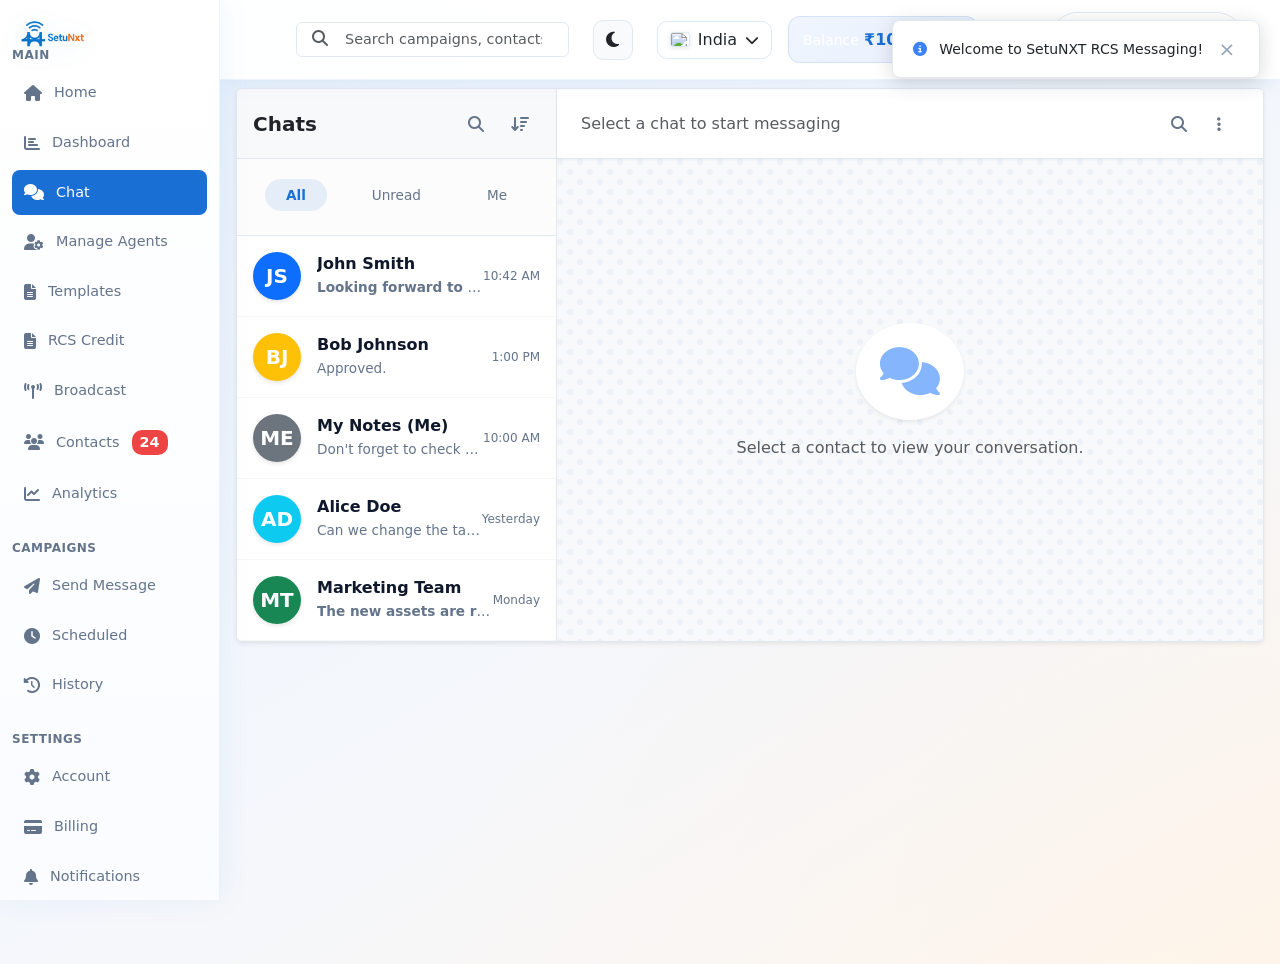
==== commit 083ef546: "updating" ====
--- a/chat.html
+++ b/chat.html
@@ -54,7 +54,7 @@
 
     <!-- Main Content -->
     <main class="main-content" id="mainContent">
-        <div class="container-fluid px-3 py-4 h-100 d-flex flex-column" style="min-height: calc(100vh - 70px);">
+        <div class="container-fluid px-3 py-4 h-100 d-flex flex-column" style="height: calc(100vh - 64px);">
 
             <div class="chat-container-wrapper flex-grow-1 d-flex bg-white rounded shadow-sm border overflow-hidden">
                 <div class="chat-sidebar">
@@ -93,6 +93,10 @@
                 </div>
                 <div class="chat-main">
                     <div class="chat-main-header">
+                        <!-- Mobile back button -->
+                        <button class="btn btn-icon d-lg-none" id="chatBackBtn" title="Back to chats" aria-label="Back to chats">
+                            <i class="fas fa-arrow-left"></i>
+                        </button>
                         <!-- Header info populated by JS -->
                         <div class="contact-avatar bg-primary text-white d-none" id="currentContactAvatar">JS</div>
                         <div class="header-info ms-3 d-none" id="currentContactInfo">
@@ -125,8 +129,7 @@
                     </div>
                     <div class="chat-input-area position-relative d-none bg-white" id="chatInputArea">
                         <!-- Emoji Picker (hidden by default) -->
-                        <emoji-picker class="d-none" id="emojiPicker"
-                            style="position: absolute; bottom: 100%; left: 10px; z-index: 100;"></emoji-picker>
+                        <emoji-picker class="d-none" id="emojiPicker"></emoji-picker>
 
                         <button class="btn btn-icon" id="chatSmileBtn"><i
                                 class="far fa-smile text-secondary fs-5"></i></button>
--- a/assets/css/chat.css
+++ b/assets/css/chat.css
@@ -3,6 +3,7 @@
    ============================================ */
 
 .chat-container-wrapper {
+    position: relative;
     height: 100%;
     border-radius: 0.75rem;
     overflow: hidden;
@@ -56,6 +57,7 @@
 .chat-contact-list {
     flex: 1;
     overflow-y: auto;
+    min-height: 0;
 }
 
 .chat-contact {
@@ -234,6 +236,14 @@
     color: var(--bs-primary);
 }
 
+/* Emoji picker */
+emoji-picker {
+    position: absolute;
+    bottom: calc(100% + 4px);
+    left: 10px;
+    z-index: 100;
+}
+
 /* Dark Mode Styles */
 body.dark-mode .chat-container-wrapper {
     background-color: #1e293b;
@@ -301,21 +311,26 @@
 }
 
 /* Responsive */
+@media (max-width: 991.98px) {
+    .chat-sidebar {
+        width: 280px;
+    }
+}
+
 @media (max-width: 768px) {
     .chat-container-wrapper {
         flex-direction: column;
     }
-    
+
     .chat-sidebar {
         width: 100%;
         height: 100%;
         border-right: none;
     }
-    
+
     .chat-main {
         position: absolute;
-        top: 0;
-        left: 0;
+        inset: 0;
         width: 100%;
         height: 100%;
         transform: translateX(100%);
@@ -323,18 +338,94 @@
         z-index: 10;
         background-color: #f8f9fa;
     }
-    
+
     body.dark-mode .chat-main {
         background-color: #0f172a;
     }
-    
+
     .chat-main.active {
         transform: translateX(0);
     }
-    
+
     .btn-back {
         display: block !important;
     }
+
+    .chat-main-header {
+        padding: 0.75rem 1rem;
+        gap: 0.5rem;
+    }
+
+    .chat-main-header .ms-3 {
+        margin-left: 0.25rem !important;
+    }
+
+    .chat-messages {
+        padding: 1rem;
+    }
+
+    .chat-input-area {
+        padding: 0.75rem;
+        gap: 0.375rem;
+    }
+
+    .chat-input {
+        padding: 0.6rem 0.9rem;
+    }
+
+    .chat-input-area .btn-icon {
+        width: 36px;
+        height: 36px;
+    }
+
+    .chat-input-area #chatSendBtn {
+        width: 40px;
+        height: 40px;
+    }
+
+    emoji-picker {
+        position: absolute;
+        bottom: calc(100% + 4px);
+        left: 0;
+        right: auto;
+        width: min(92vw, 352px);
+        max-width: 352px;
+        z-index: 100;
+    }
+}
+
+@media (max-width: 480px) {
+    .chat-contact {
+        padding: 0.875rem;
+    }
+
+    .contact-avatar {
+        width: 42px;
+        height: 42px;
+        font-size: 1rem;
+    }
+
+    .message {
+        max-width: 85%;
+        font-size: 0.9rem;
+    }
+
+    .chat-input-area .btn-icon {
+        width: 32px;
+        height: 32px;
+        flex-shrink: 0;
+    }
+
+    .chat-input-area #chatSendBtn {
+        width: 38px;
+        height: 38px;
+        flex-shrink: 0;
+    }
+
+    .chat-sidebar-header {
+        padding: 0.75rem;
+        height: 62px;
+    }
 }
 
 .btn-back {
